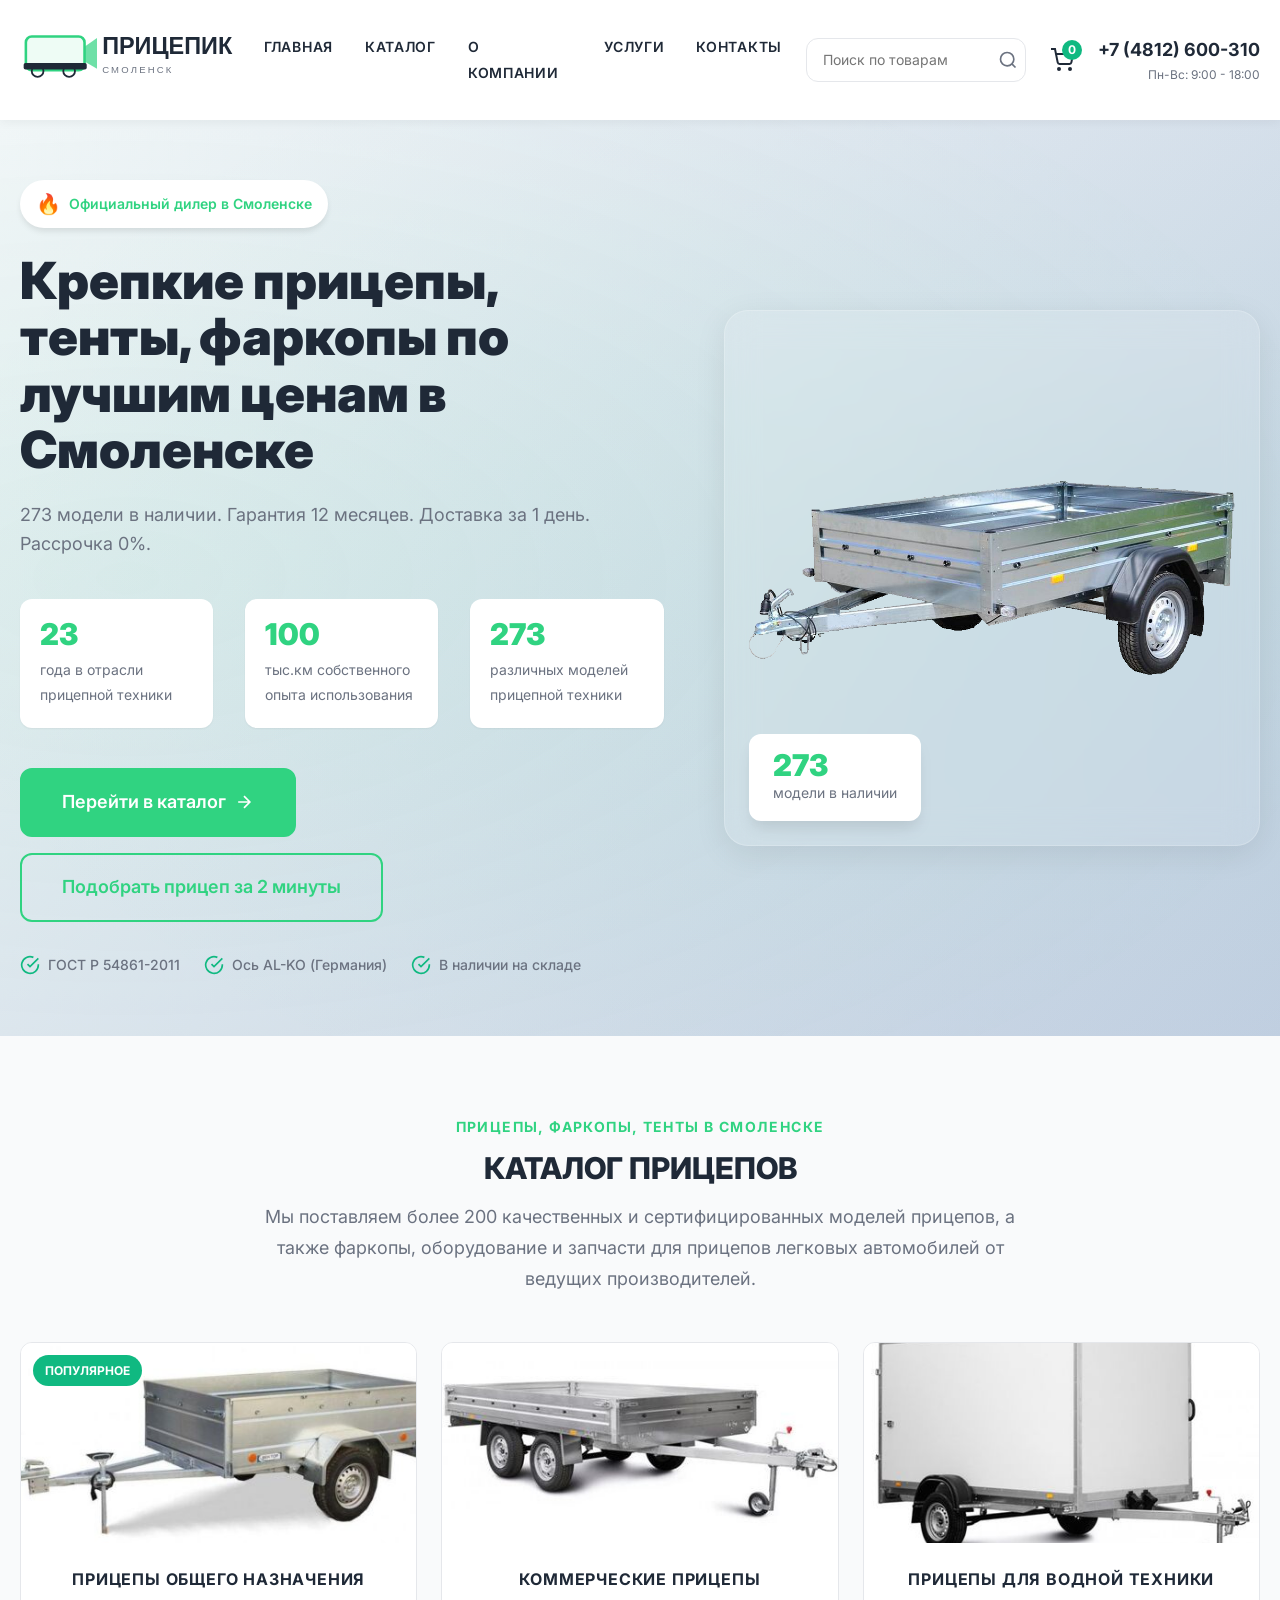
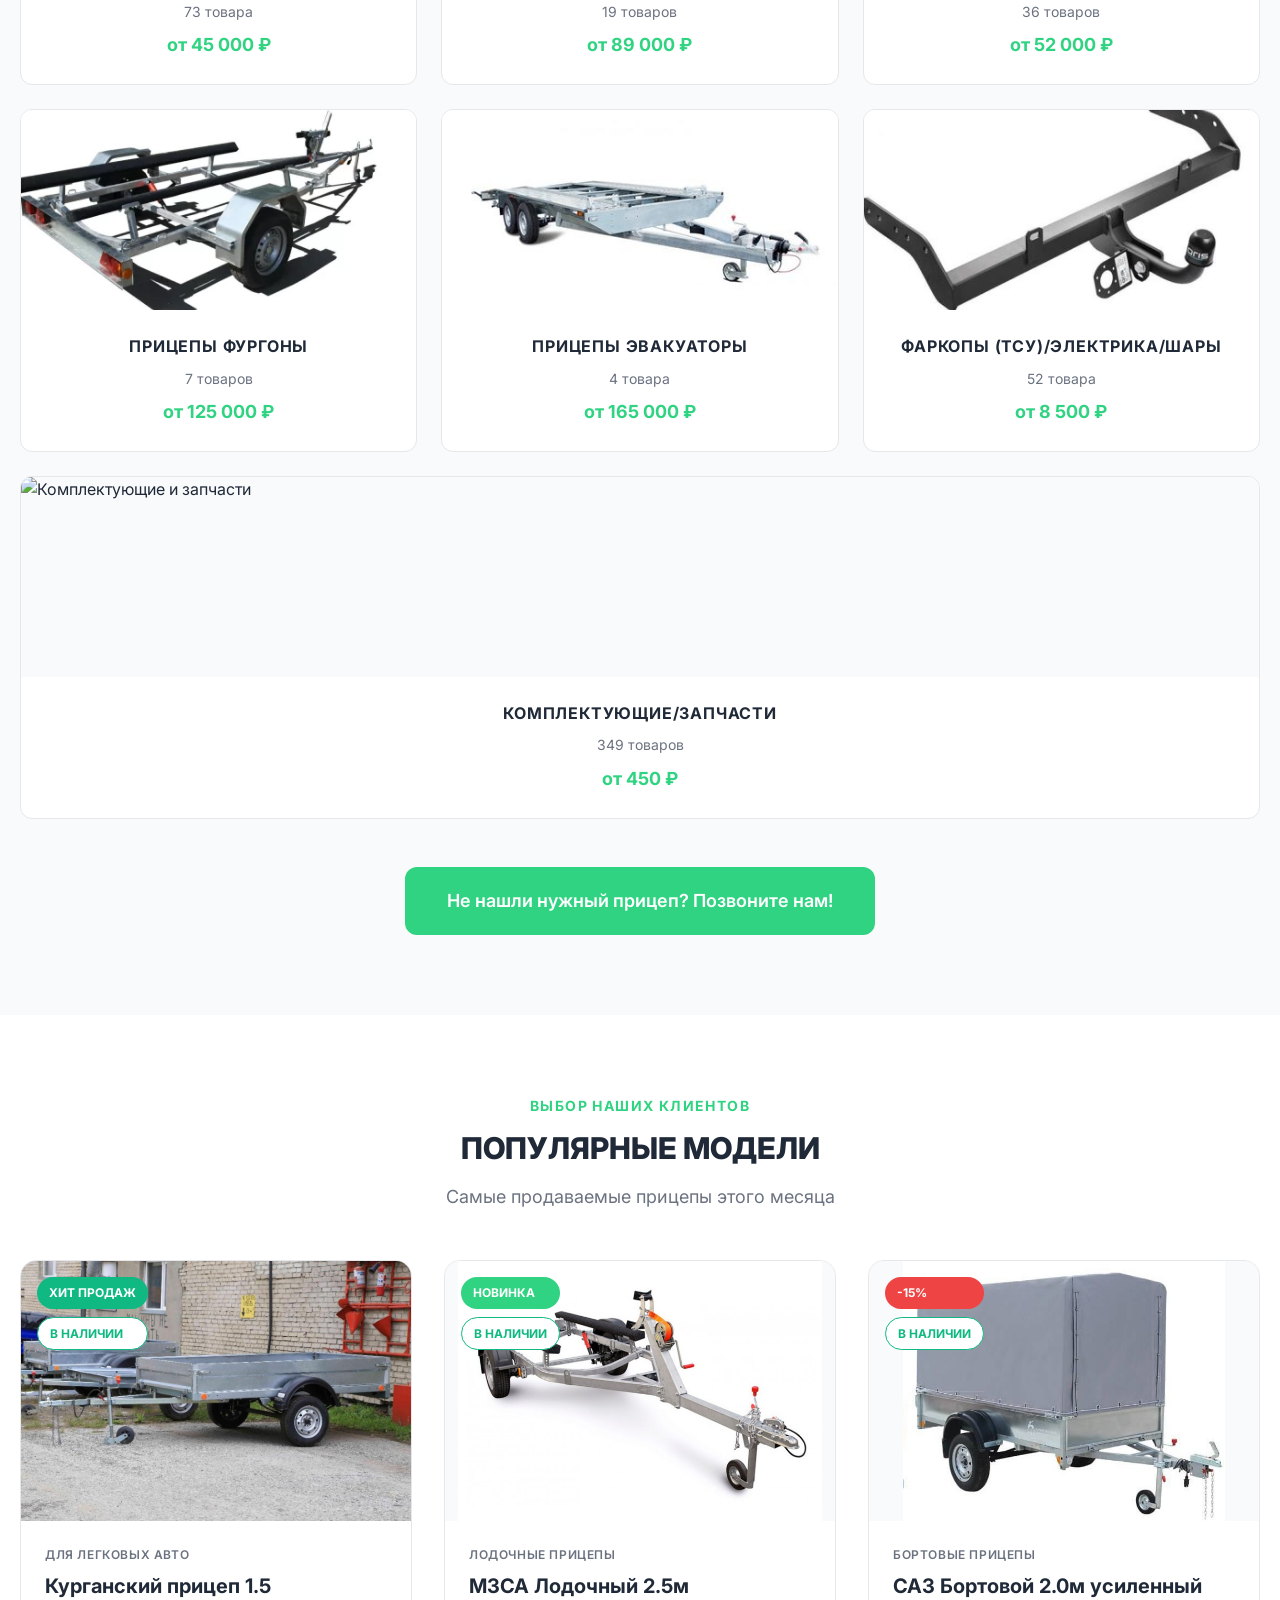
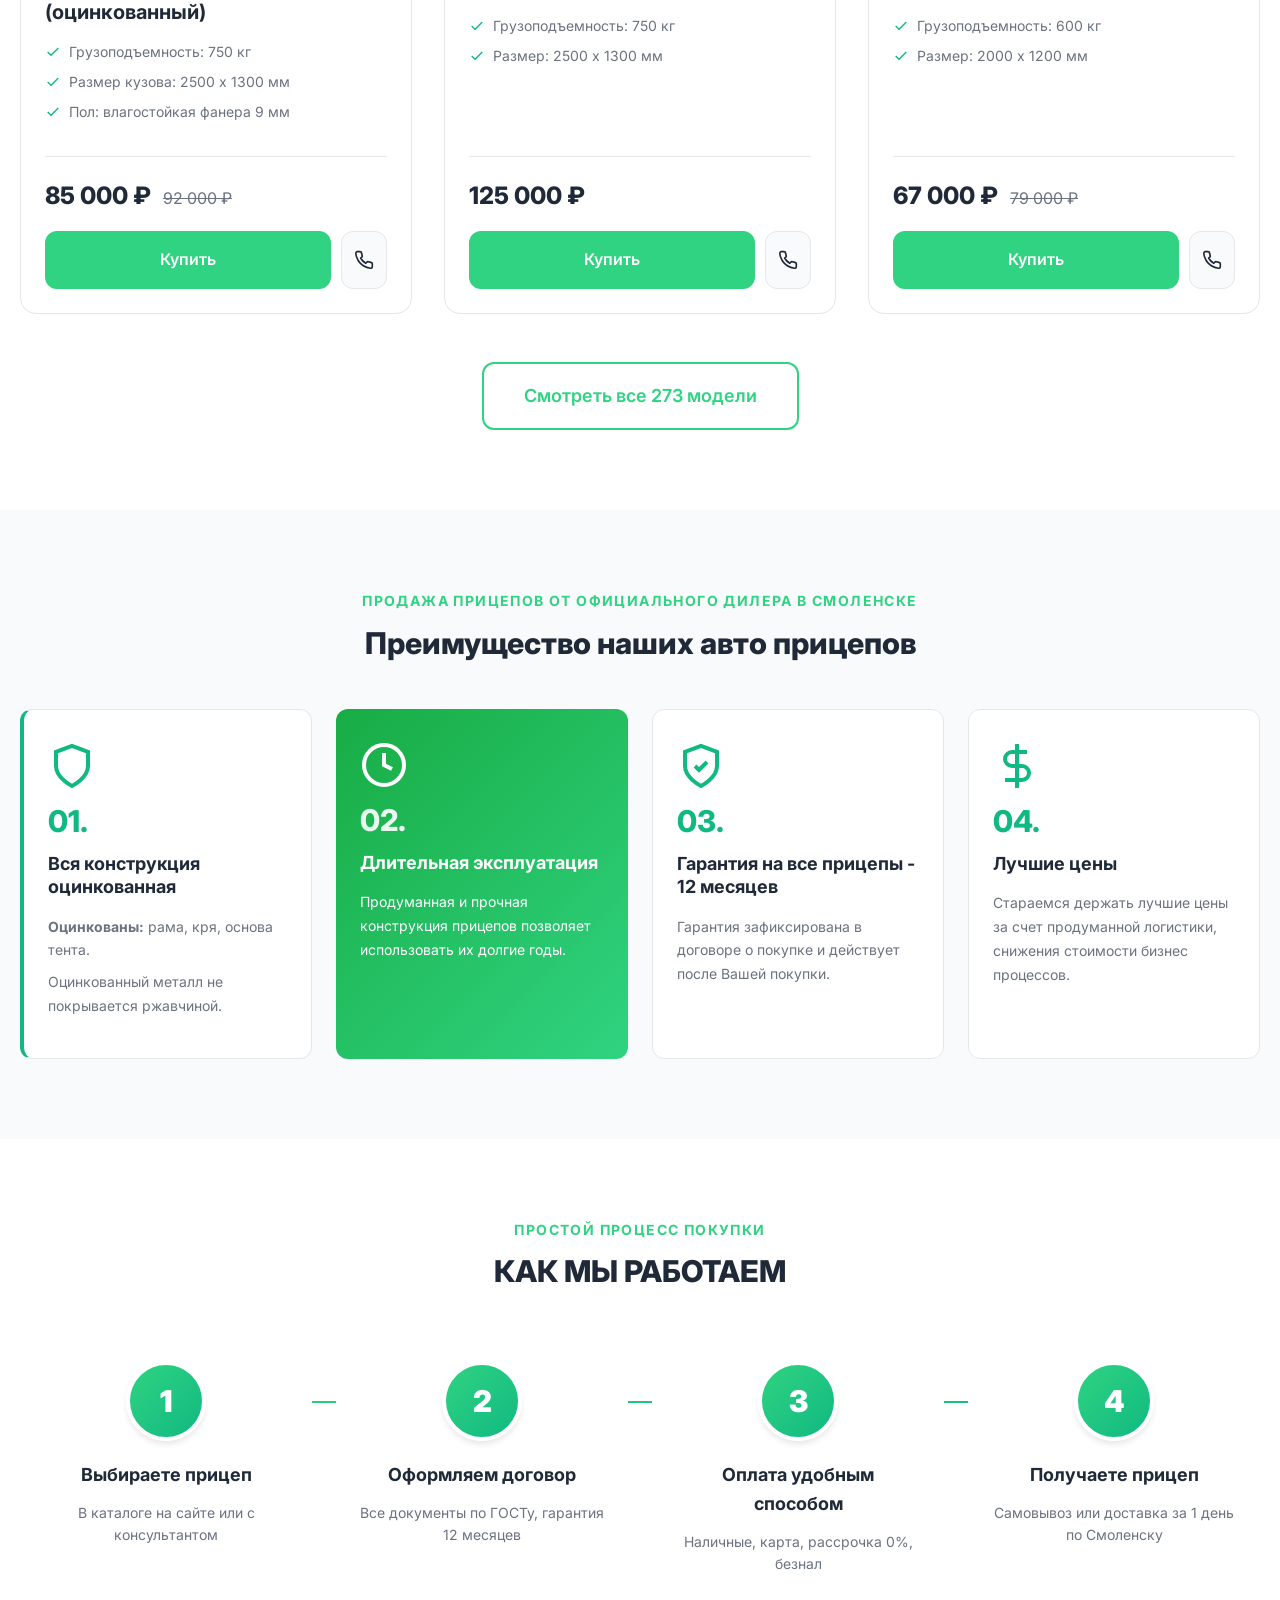
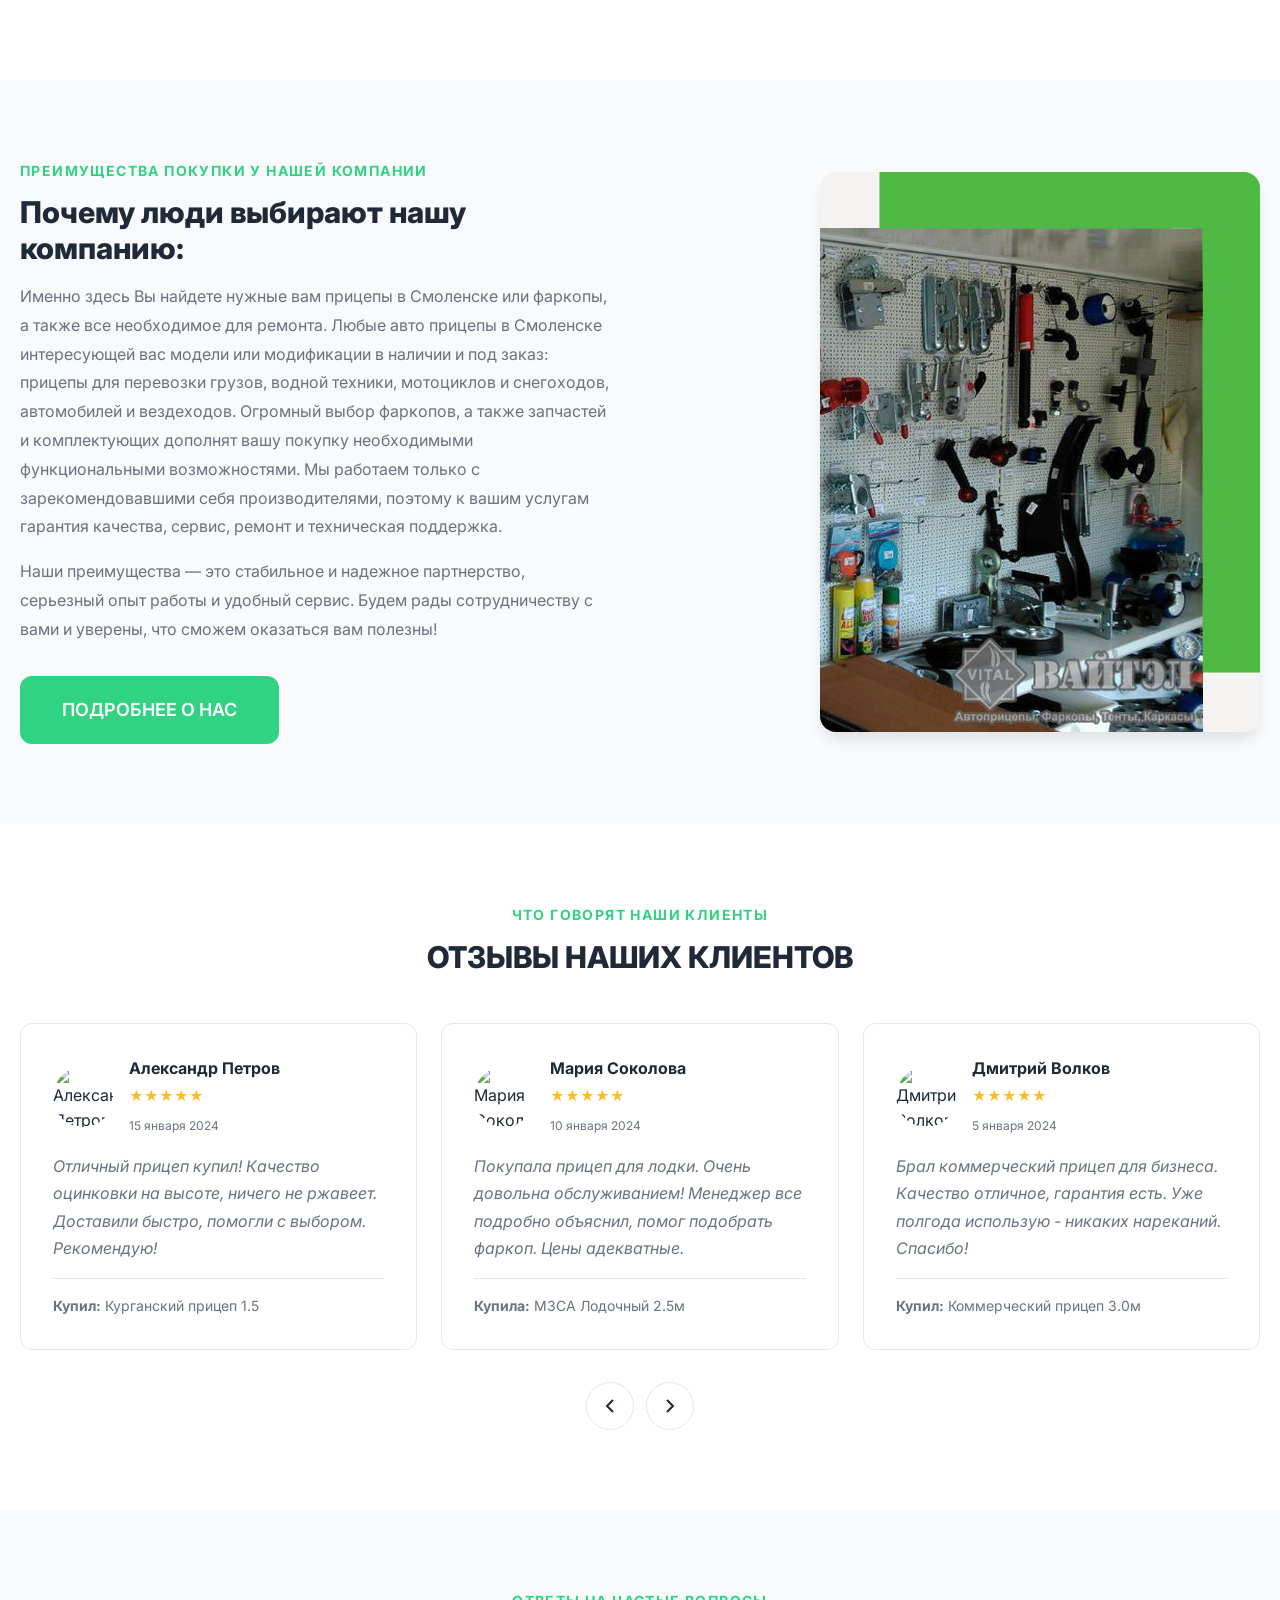
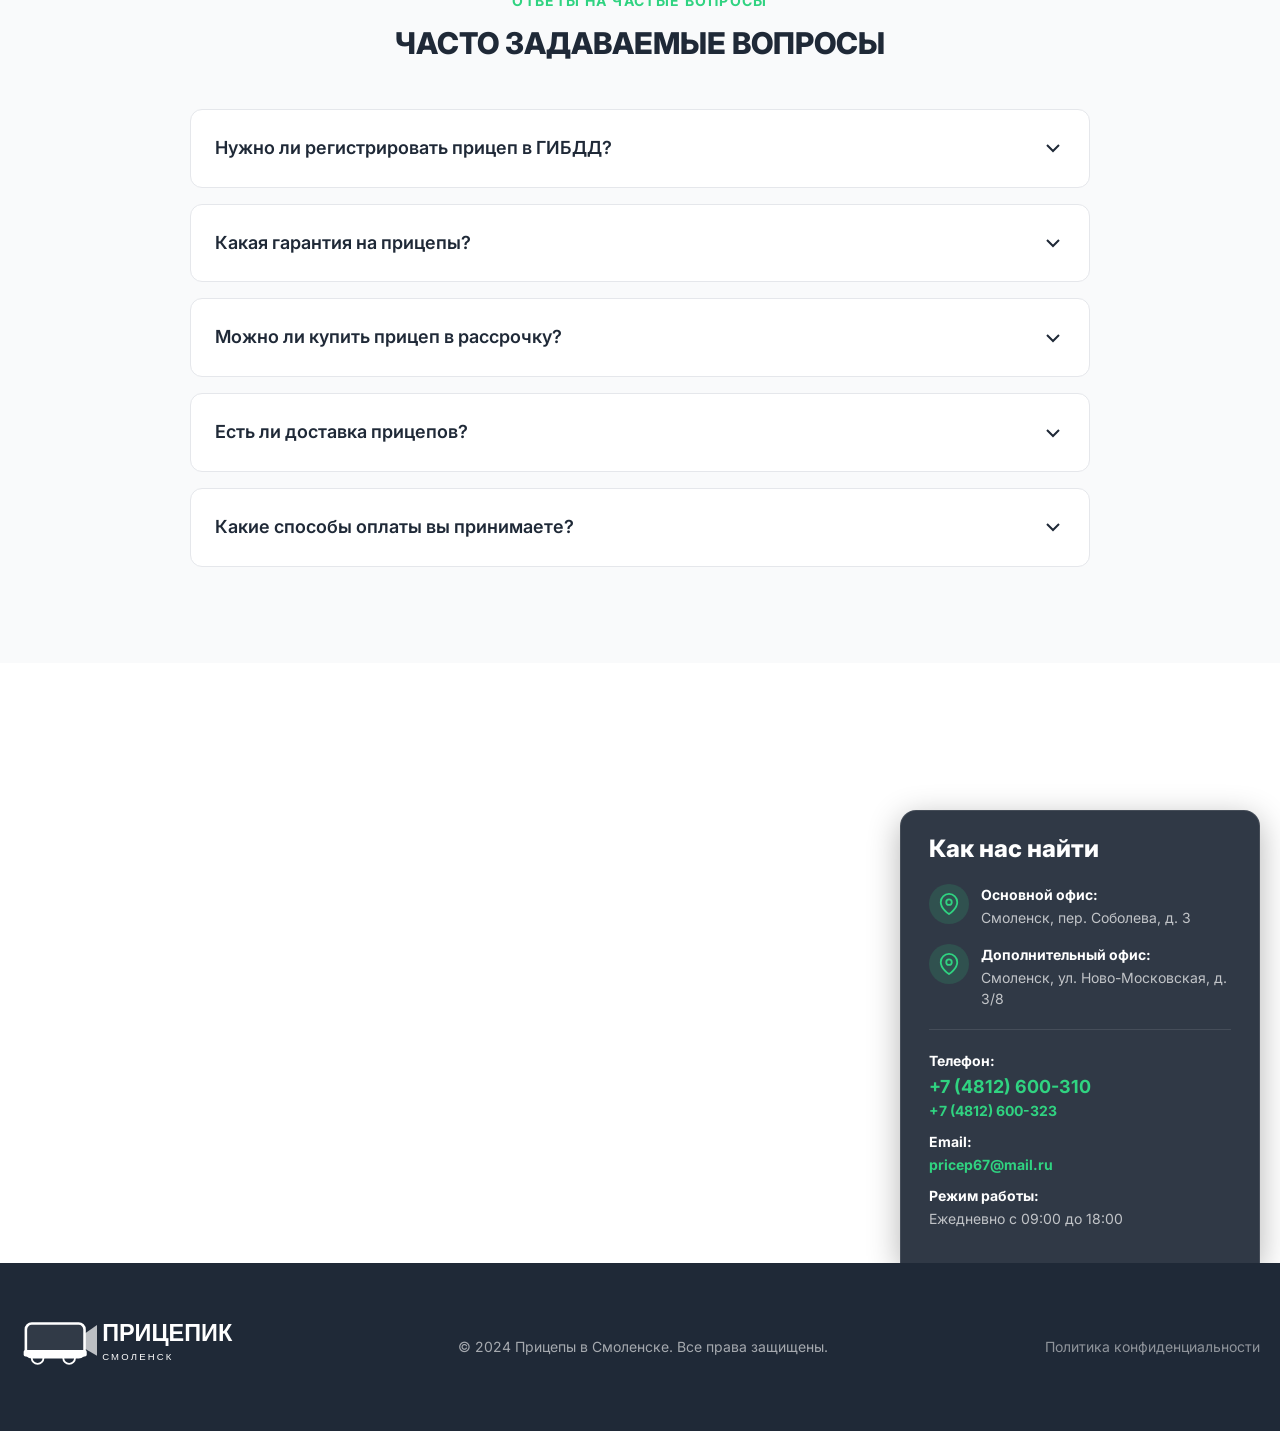
==== index.html @ a979cb17 "update" ====
<!DOCTYPE html>
<html lang="ru">
<head>
    <meta charset="UTF-8">
    <meta name="viewport" content="width=device-width, initial-scale=1.0">
    <meta name="description" content="Крепкие прицепы, тенты, фаркопы по лучшим ценам в Смоленске. 273 модели в наличии. Официальный дилер. Гарантия 12 месяцев. Доставка за 1 день.">
    <title>Прицепы в Смоленске | Официальный дилер | Фаркопы и тенты</title>
    <link rel="preconnect" href="https://fonts.googleapis.com">
    <link rel="preconnect" href="https://fonts.gstatic.com" crossorigin>
    <link href="https://fonts.googleapis.com/css2?family=Inter:wght@400;500;600;700;800;900&display=swap" rel="stylesheet">
    <link rel="stylesheet" href="css/reset.css">
    <link rel="stylesheet" href="css/variables.css">
    <link rel="stylesheet" href="css/style.css">
    <script type="application/ld+json">
    {
        "@context": "https://schema.org",
        "@type": "LocalBusiness",
        "name": "Прицепы в Смоленске",
        "image": "img/logo.svg",
        "description": "Крепкие прицепы, тенты, фаркопы по лучшим ценам в Смоленске. 273 модели в наличии. Официальный дилер. Гарантия 12 месяцев.",
        "address": [
            {
                "@type": "PostalAddress",
                "streetAddress": "пер. Соболева, д. 3",
                "addressLocality": "Смоленск",
                "addressCountry": "RU"
            },
            {
                "@type": "PostalAddress",
                "streetAddress": "ул. Ново-Московская, д. 3/8",
                "addressLocality": "Смоленск",
                "addressCountry": "RU"
            }
        ],
        "telephone": "+74812600310",
        "email": "pricep67@mail.ru",
        "openingHours": "Mo-Su 09:00-18:00",
        "priceRange": "₽₽",
        "aggregateRating": {
            "@type": "AggregateRating",
            "ratingValue": "4.9",
            "ratingCount": "127"
        }
    }
    </script>
</head>
<body>

    <!-- HEADER -->
    <header class="header" data-header>
        <div class="container header__container">
            <a href="/" class="header__logo">
                <img src="img/logo.svg" alt="Прицепы Смоленск" class="header__logo-img" width="220" height="88">
            </a>
            
            <nav class="header__nav">
                <ul class="header__menu">
                    <li class="header__menu-item"><a href="/" class="header__menu-link">Главная</a></li>
                    <li class="header__menu-item"><a href="catalog.html" class="header__menu-link">Каталог</a></li>
                    <li class="header__menu-item"><a href="about.html" class="header__menu-link">О компании</a></li>
                    <li class="header__menu-item"><a href="services.html" class="header__menu-link">Услуги</a></li>
                    <li class="header__menu-item"><a href="contacts.html" class="header__menu-link">Контакты</a></li>
                </ul>
            </nav>

            <div class="header__actions">
                <div class="header__search">
                    <form class="search-form" role="search" action="catalog.html">
                        <input type="search" class="search-form__input" placeholder="Поиск по товарам" aria-label="Поиск" name="q">
                        <button type="submit" class="search-form__btn" aria-label="Найти">
                            <svg width="20" height="20" viewBox="0 0 24 24" fill="none" stroke="currentColor" stroke-width="2">
                                <circle cx="11" cy="11" r="8"></circle>
                                <path d="m21 21-4.35-4.35"></path>
                            </svg>
                        </button>
                    </form>
                </div>

                <a href="cart.html" class="header__cart" aria-label="Корзина">
                    <svg width="24" height="24" viewBox="0 0 24 24" fill="none" stroke="currentColor" stroke-width="2">
                        <circle cx="9" cy="21" r="1"></circle>
                        <circle cx="20" cy="21" r="1"></circle>
                        <path d="M1 1h4l2.68 13.39a2 2 0 0 0 2 1.61h9.72a2 2 0 0 0 2-1.61L23 6H6"></path>
                    </svg>
                    <span class="header__cart-count" data-cart-count>0</span>
                </a>

                <div class="header__contacts-block">
                    <a href="tel:+74812600310" class="header__phone">+7 (4812) 600-310</a>
                    <span class="header__work-time">Пн-Вс: 9:00 - 18:00</span>
                </div>
            </div>

            <button class="header__burger" aria-label="Открыть меню" aria-expanded="false" data-burger>
                <span></span>
                <span></span>
                <span></span>
            </button>
        </div>

        <!-- Mobile Menu -->
        <div class="header__mobile-menu" data-mobile-menu>
            <nav class="header__mobile-nav">
                <ul class="header__mobile-menu-list">
                    <li><a href="/" class="header__mobile-menu-link">Главная</a></li>
                    <li><a href="#catalog" class="header__mobile-menu-link">Каталог</a></li>
                    <li><a href="#about" class="header__mobile-menu-link">О компании</a></li>
                    <li><a href="/services" class="header__mobile-menu-link">Услуги</a></li>
                    <li><a href="#contacts" class="header__mobile-menu-link">Контакты</a></li>
                </ul>
                <div class="header__mobile-contacts">
                    <a href="tel:+74812600310" class="header__mobile-phone">+7 (4812) 600-310</a>
                    <span class="header__mobile-work-time">Пн-Вс: 9:00 - 18:00</span>
                </div>
            </nav>
        </div>
    </header>

    <main>
        <!-- SECTION 1: HERO WITH STRONG OFFER -->
        <section class="hero section-padding">
            <div class="container hero__container">
                <div class="hero__content" data-animate="slide-left">
                    <div class="hero__badge">
                        <span class="hero__badge-icon">🔥</span>
                        <span class="hero__badge-text">Официальный дилер в Смоленске</span>
                    </div>
                    
                    <h1 class="hero__title">Крепкие прицепы, тенты, фаркопы по лучшим ценам в Смоленске</h1>
                    
                    <p class="hero__subtitle">273 модели в наличии. Гарантия 12 месяцев. Доставка за 1 день. Рассрочка 0%.</p>

                    <div class="hero__stats" data-animate-stagger>
                        <div class="hero__stat-item">
                            <span class="hero__stat-number" data-count="23">0</span>
                            <span class="hero__stat-text">года в отрасли<br>прицепной техники</span>
                        </div>
                        <div class="hero__stat-item">
                            <span class="hero__stat-number" data-count="100">0</span>
                            <span class="hero__stat-text">тыс.км собственного<br>опыта использования</span>
                        </div>
                        <div class="hero__stat-item">
                            <span class="hero__stat-number" data-count="273">0</span>
                            <span class="hero__stat-text">различных моделей<br>прицепной техники</span>
                        </div>
                    </div>

                    <div class="hero__cta-group">
                        <a href="#catalog" class="btn btn--primary btn--large hero__btn">
                            <span>Перейти в каталог</span>
                            <svg width="20" height="20" viewBox="0 0 24 24" fill="none" stroke="currentColor" stroke-width="2">
                                <path d="M5 12h14M12 5l7 7-7 7"/>
                            </svg>
                        </a>
                        <a href="#catalog" class="btn btn--outline btn--large">
                            <span>Подобрать прицеп за 2 минуты</span>
                        </a>
                    </div>

                    <div class="hero__trust-signals">
                        <div class="hero__trust-item">
                            <svg width="20" height="20" viewBox="0 0 24 24" fill="none" stroke="currentColor" stroke-width="2">
                                <path d="M22 11.08V12a10 10 0 1 1-5.93-9.14"/>
                                <polyline points="22 4 12 14.01 9 11.01"/>
                            </svg>
                            <span>ГОСТ Р 54861-2011</span>
                        </div>
                        <div class="hero__trust-item">
                            <svg width="20" height="20" viewBox="0 0 24 24" fill="none" stroke="currentColor" stroke-width="2">
                                <path d="M22 11.08V12a10 10 0 1 1-5.93-9.14"/>
                                <polyline points="22 4 12 14.01 9 11.01"/>
                            </svg>
                            <span>Ось AL-KO (Германия)</span>
                        </div>
                        <div class="hero__trust-item">
                            <svg width="20" height="20" viewBox="0 0 24 24" fill="none" stroke="currentColor" stroke-width="2">
                                <path d="M22 11.08V12a10 10 0 1 1-5.93-9.14"/>
                                <polyline points="22 4 12 14.01 9 11.01"/>
                            </svg>
                            <span>В наличии на складе</span>
                        </div>
                    </div>
                </div>

                <div class="hero__image-wrapper" data-animate="slide-right">
                    <img src="img/255217_01_utanfuto-alfa-ten-750kg.png" 
                         alt="Прицепы в Смоленске" 
                         class="hero__image hero__parallax-layer" 
                         loading="eager">
                    <div class="hero__image-badge">
                        <span class="hero__image-badge-number">273</span>
                        <span class="hero__image-badge-text">модели в наличии</span>
                    </div>
                </div>
            </div>
        </section>

        <!-- SECTION 2: CATALOG CATEGORIES -->
        <section id="catalog" class="catalog section-padding bg-light">
            <div class="container">
                <div class="section-header section-header--center" data-animate>
                    <p class="section-descr">Прицепы, фаркопы, тенты в Смоленске</p>
                    <h2 class="section-title">КАТАЛОГ ПРИЦЕПОВ</h2>
                    <p class="section-descr-title">
                        Мы поставляем более 200 качественных и сертифицированных моделей прицепов, 
                        а также фаркопы, оборудование и запчасти для прицепов легковых автомобилей 
                        от ведущих производителей.
                    </p>
                </div>

                <div class="categories-grid" data-animate-stagger>
                    <!-- Category 1 -->
                    <a href="/category/general" class="category-card">
                        <div class="category-card__image-wrapper">
                            <img src="img/031-1-430x323.jpg" 
                                 alt="Прицепы общего назначения" 
                                 class="category-card__image"
                                 loading="lazy">
                            <div class="category-card__badge category-card__badge--popular">Популярное</div>
                        </div>
                        <div class="category-card__content">
                            <h3 class="category-card__title">ПРИЦЕПЫ ОБЩЕГО НАЗНАЧЕНИЯ</h3>
                            <span class="category-card__count">73 товара</span>
                            <span class="category-card__price-from">от 45 000 ₽</span>
                        </div>
                    </a>

                    <!-- Category 2 -->
                    <a href="/category/commercial" class="category-card">
                        <div class="category-card__image-wrapper">
                            <img src="img/047-430x323.jpg" 
                                 alt="Коммерческие прицепы" 
                                 class="category-card__image"
                                 loading="lazy">
                        </div>
                        <div class="category-card__content">
                            <h3 class="category-card__title">КОММЕРЧЕСКИЕ ПРИЦЕПЫ</h3>
                            <span class="category-card__count">19 товаров</span>
                            <span class="category-card__price-from">от 89 000 ₽</span>
                        </div>
                    </a>

                    <!-- Category 3 -->
                    <a href="/category/water" class="category-card">
                        <div class="category-card__image-wrapper">
                            <img src="img/048.jpg" 
                                 alt="Прицепы для водной техники" 
                                 class="category-card__image"
                                 loading="lazy">
                        </div>
                        <div class="category-card__content">
                            <h3 class="category-card__title">ПРИЦЕПЫ ДЛЯ ВОДНОЙ ТЕХНИКИ</h3>
                            <span class="category-card__count">36 товаров</span>
                            <span class="category-card__price-from">от 52 000 ₽</span>
                        </div>
                    </a>

                    <!-- Category 4 -->
                    <a href="/category/van" class="category-card">
                        <div class="category-card__image-wrapper">
                            <img src="img/033-430x323.webp" 
                                 alt="Прицепы фургоны" 
                                 class="category-card__image"
                                 loading="lazy">
                        </div>
                        <div class="category-card__content">
                            <h3 class="category-card__title">ПРИЦЕПЫ ФУРГОНЫ</h3>
                            <span class="category-card__count">7 товаров</span>
                            <span class="category-card__price-from">от 125 000 ₽</span>
                        </div>
                    </a>

                    <!-- Category 5 -->
                    <a href="/category/evacuator" class="category-card">
                        <div class="category-card__image-wrapper">
                            <img src="img/049-1.jpg" 
                                 alt="Прицепы эвакуаторы" 
                                 class="category-card__image"
                                 loading="lazy">
                        </div>
                        <div class="category-card__content">
                            <h3 class="category-card__title">ПРИЦЕПЫ ЭВАКУАТОРЫ</h3>
                            <span class="category-card__count">4 товара</span>
                            <span class="category-card__price-from">от 165 000 ₽</span>
                        </div>
                    </a>

                    <!-- Category 6 -->
                    <a href="/category/towbar" class="category-card">
                        <div class="category-card__image-wrapper">
                            <img src="img/036-430x323.jpg" 
                                 alt="Фаркопы и электрика" 
                                 class="category-card__image"
                                 loading="lazy">
                        </div>
                        <div class="category-card__content">
                            <h3 class="category-card__title">ФАРКОПЫ (ТСУ)/ЭЛЕКТРИКА/ШАРЫ</h3>
                            <span class="category-card__count">52 товара</span>
                            <span class="category-card__price-from">от 8 500 ₽</span>
                        </div>
                    </a>

                    <!-- Category 7 -->
                    <a href="/category/parts" class="category-card category-card--wide">
                        <div class="category-card__image-wrapper">
                            <img src="https://images.unsplash.com/photo-1486262715619-67b85e0b08d3?auto=format&fit=crop&q=80&w=600" 
                                 alt="Комплектующие и запчасти" 
                                 class="category-card__image"
                                 loading="lazy">
                        </div>
                        <div class="category-card__content">
                            <h3 class="category-card__title">КОМПЛЕКТУЮЩИЕ/ЗАПЧАСТИ</h3>
                            <span class="category-card__count">349 товаров</span>
                            <span class="category-card__price-from">от 450 ₽</span>
                        </div>
                    </a>
                </div>

                <div class="catalog__cta">
                    <a href="tel:+74812600310" class="btn btn--primary btn--large">
                        <span>Не нашли нужный прицеп? Позвоните нам!</span>
                    </a>
                </div>
            </div>
        </section>

        <!-- SECTION 3: POPULAR PRODUCTS -->
        <section id="popular" class="popular section-padding">
            <div class="container">
                <div class="section-header section-header--center" data-animate>
                    <p class="section-descr">Выбор наших клиентов</p>
                    <h2 class="section-title">ПОПУЛЯРНЫЕ МОДЕЛИ</h2>
                    <p class="section-descr-title">Самые продаваемые прицепы этого месяца</p>
                </div>

                <div class="products-grid" data-animate-stagger>
                    <!-- Product 1 -->
                    <article class="product-card" data-id="101" data-price="85000">
                        <div class="product-card__badges">
                            <span class="product-card__badge product-card__badge--hit">Хит продаж</span>
                            <span class="product-card__badge product-card__badge--stock">В наличии</span>
                        </div>
                        <div class="product-card__image-wrapper">
                            <img src="img/krepysh.jpg" 
                                 alt="Прицеп Курган 1.5" 
                                 class="product-card__image" 
                                 loading="lazy">
                        </div>
                        <div class="product-card__body">
                            <span class="product-card__category">Для легковых авто</span>
                            <h3 class="product-card__title">Курганский прицеп 1.5 (оцинкованный)</h3>
                            
                            <ul class="product-card__specs">
                                <li class="product-card__spec">
                                    <svg width="16" height="16" viewBox="0 0 24 24" fill="none" stroke="currentColor" stroke-width="2">
                                        <polyline points="20 6 9 17 4 12"></polyline>
                                    </svg>
                                    Грузоподъемность: 750 кг
                                </li>
                                <li class="product-card__spec">
                                    <svg width="16" height="16" viewBox="0 0 24 24" fill="none" stroke="currentColor" stroke-width="2">
                                        <polyline points="20 6 9 17 4 12"></polyline>
                                    </svg>
                                    Размер кузова: 2500 х 1300 мм
                                </li>
                                <li class="product-card__spec">
                                    <svg width="16" height="16" viewBox="0 0 24 24" fill="none" stroke="currentColor" stroke-width="2">
                                        <polyline points="20 6 9 17 4 12"></polyline>
                                    </svg>
                                    Пол: влагостойкая фанера 9 мм
                                </li>
                            </ul>

                            <div class="product-card__footer">
                                <div class="product-card__price-block">
                                    <span class="product-card__price">85 000 ₽</span>
                                    <span class="product-card__old-price">92 000 ₽</span>
                                </div>
                                <div class="product-card__actions">
                                    <button class="btn btn--primary btn--full" data-modal="order" data-product="Курганский прицеп 1.5">Купить</button>
                                    <button class="btn btn--icon" aria-label="Позвонить">
                                        <svg width="20" height="20" viewBox="0 0 24 24" fill="none" stroke="currentColor" stroke-width="2">
                                            <path d="M22 16.92v3a2 2 0 0 1-2.18 2 19.79 19.79 0 0 1-8.63-3.07 19.5 19.5 0 0 1-6-6 19.79 19.79 0 0 1-3.07-8.67A2 2 0 0 1 4.11 2h3a2 2 0 0 1 2 1.72 12.84 12.84 0 0 0 .7 2.81 2 2 0 0 1-.45 2.11L8.09 9.91a16 16 0 0 0 6 6l1.27-1.27a2 2 0 0 1 2.11-.45 12.84 12.84 0 0 0 2.81.7A2 2 0 0 1 22 16.92z"></path>
                                        </svg>
                                    </button>
                                </div>
                            </div>
                        </div>
                    </article>

                    <!-- Product 2 -->
                    <article class="product-card" data-id="102" data-price="125000">
                        <div class="product-card__badges">
                            <span class="product-card__badge product-card__badge--new">Новинка</span>
                            <span class="product-card__badge product-card__badge--stock">В наличии</span>
                        </div>
                        <div class="product-card__image-wrapper">
                            <img src="img/mzsa-lod.jpg" 
                                 alt="Прицеп для лодки" 
                                 class="product-card__image" 
                                 loading="lazy">
                        </div>
                        <div class="product-card__body">
                            <span class="product-card__category">Лодочные прицепы</span>
                            <h3 class="product-card__title">МЗСА Лодочный 2.5м</h3>
                            <ul class="product-card__specs">
                                <li class="product-card__spec">
                                    <svg width="16" height="16" viewBox="0 0 24 24" fill="none" stroke="currentColor" stroke-width="2">
                                        <polyline points="20 6 9 17 4 12"></polyline>
                                    </svg>
                                    Грузоподъемность: 750 кг
                                </li>
                                <li class="product-card__spec">
                                    <svg width="16" height="16" viewBox="0 0 24 24" fill="none" stroke="currentColor" stroke-width="2">
                                        <polyline points="20 6 9 17 4 12"></polyline>
                                    </svg>
                                    Размер: 2500 х 1300 мм
                                </li>
                            </ul>
                            <div class="product-card__footer">
                                <div class="product-card__price-block">
                                    <span class="product-card__price">125 000 ₽</span>
                                </div>
                                <div class="product-card__actions">
                                    <button class="btn btn--primary btn--full" data-modal="order" data-product="МЗСА Лодочный 2.5м">Купить</button>
                                    <button class="btn btn--icon" aria-label="Позвонить">
                                        <svg width="20" height="20" viewBox="0 0 24 24" fill="none" stroke="currentColor" stroke-width="2">
                                            <path d="M22 16.92v3a2 2 0 0 1-2.18 2 19.79 19.79 0 0 1-8.63-3.07 19.5 19.5 0 0 1-6-6 19.79 19.79 0 0 1-3.07-8.67A2 2 0 0 1 4.11 2h3a2 2 0 0 1 2 1.72 12.84 12.84 0 0 0 .7 2.81 2 2 0 0 1-.45 2.11L8.09 9.91a16 16 0 0 0 6 6l1.27-1.27a2 2 0 0 1 2.11-.45 12.84 12.84 0 0 0 2.81.7A2 2 0 0 1 22 16.92z"></path>
                                        </svg>
                                    </button>
                                </div>
                            </div>
                        </div>
                    </article>

                    <!-- Product 3 -->
                    <article class="product-card" data-id="103" data-price="67000">
                        <div class="product-card__badges">
                            <span class="product-card__badge product-card__badge--sale">-15%</span>
                            <span class="product-card__badge product-card__badge--stock">В наличии</span>
                        </div>
                        <div class="product-card__image-wrapper">
                            <img src="img/saz-bort.jpg" 
                                 alt="Прицеп бортовой" 
                                 class="product-card__image" 
                                 loading="lazy">
                        </div>
                        <div class="product-card__body">
                            <span class="product-card__category">Бортовые прицепы</span>
                            <h3 class="product-card__title">САЗ Бортовой 2.0м усиленный</h3>
                            <ul class="product-card__specs">
                                <li class="product-card__spec">
                                    <svg width="16" height="16" viewBox="0 0 24 24" fill="none" stroke="currentColor" stroke-width="2">
                                        <polyline points="20 6 9 17 4 12"></polyline>
                                    </svg>
                                    Грузоподъемность: 600 кг
                                </li>
                                <li class="product-card__spec">
                                    <svg width="16" height="16" viewBox="0 0 24 24" fill="none" stroke="currentColor" stroke-width="2">
                                        <polyline points="20 6 9 17 4 12"></polyline>
                                    </svg>
                                    Размер: 2000 х 1200 мм
                                </li>
                            </ul>
                            <div class="product-card__footer">
                                <div class="product-card__price-block">
                                    <span class="product-card__price">67 000 ₽</span>
                                    <span class="product-card__old-price">79 000 ₽</span>
                                </div>
                                <div class="product-card__actions">
                                    <button class="btn btn--primary btn--full" data-modal="order" data-product="САЗ Бортовой 2.0м">Купить</button>
                                    <button class="btn btn--icon" aria-label="Позвонить">
                                        <svg width="20" height="20" viewBox="0 0 24 24" fill="none" stroke="currentColor" stroke-width="2">
                                            <path d="M22 16.92v3a2 2 0 0 1-2.18 2 19.79 19.79 0 0 1-8.63-3.07 19.5 19.5 0 0 1-6-6 19.79 19.79 0 0 1-3.07-8.67A2 2 0 0 1 4.11 2h3a2 2 0 0 1 2 1.72 12.84 12.84 0 0 0 .7 2.81 2 2 0 0 1-.45 2.11L8.09 9.91a16 16 0 0 0 6 6l1.27-1.27a2 2 0 0 1 2.11-.45 12.84 12.84 0 0 0 2.81.7A2 2 0 0 1 22 16.92z"></path>
                                        </svg>
                                    </button>
                                </div>
                            </div>
                        </div>
                    </article>
                </div>

                <div class="popular__cta">
                    <a href="#catalog" class="btn btn--outline btn--large">
                        <span>Смотреть все 273 модели</span>
                    </a>
                </div>
            </div>
        </section>

        <!-- SECTION 4: ADVANTAGES -->
        <section id="advantages" class="advantages section-padding bg-light">
            <div class="container">
                <div class="section-header section-header--center" data-animate>
                    <p class="section-descr">Продажа прицепов от официального дилера в Смоленске</p>
                    <h2 class="section-title">Преимущество наших авто прицепов</h2>
                </div>

                <div class="advantages-grid" data-animate-stagger>
                    <!-- Advantage 1 -->
                    <div class="advantage-card advantage-card--green">
                        <div class="advantage-card__icon">
                            <svg width="48" height="48" viewBox="0 0 24 24" fill="none" stroke="currentColor" stroke-width="2">
                                <path d="M12 22s8-4 8-10V5l-8-3-8 3v7c0 6 8 10 8 10z"/>
                            </svg>
                        </div>
                        <div class="advantage-card__number">01.</div>
                        <h3 class="advantage-card__title">Вся конструкция оцинкованная</h3>
                        <div class="advantage-card__text">
                            <p><strong>Оцинкованы:</strong> рама, кря, основа тента.</p>
                            <p>Оцинкованный металл не покрывается ржавчиной.</p>
                        </div>
                    </div>

                    <!-- Advantage 2 -->
                    <div class="advantage-card advantage-card--blue">
                        <div class="advantage-card__icon">
                            <svg width="48" height="48" viewBox="0 0 24 24" fill="none" stroke="currentColor" stroke-width="2">
                                <circle cx="12" cy="12" r="10"/>
                                <polyline points="12 6 12 12 16 14"/>
                            </svg>
                        </div>
                        <div class="advantage-card__number">02.</div>
                        <h3 class="advantage-card__title">Длительная эксплуатация</h3>
                        <div class="advantage-card__text">
                            <p>Продуманная и прочная конструкция прицепов позволяет использовать их долгие годы.</p>
                        </div>
                    </div>

                    <!-- Advantage 3 -->
                    <div class="advantage-card">
                        <div class="advantage-card__icon">
                            <svg width="48" height="48" viewBox="0 0 24 24" fill="none" stroke="currentColor" stroke-width="2">
                                <path d="M12 22s8-4 8-10V5l-8-3-8 3v7c0 6 8 10 8 10z"/>
                                <polyline points="9 12 11 14 15 10"/>
                            </svg>
                        </div>
                        <div class="advantage-card__number">03.</div>
                        <h3 class="advantage-card__title">Гарантия на все прицепы - 12 месяцев</h3>
                        <div class="advantage-card__text">
                            <p>Гарантия зафиксирована в договоре о покупке и действует после Вашей покупки.</p>
                        </div>
                    </div>

                    <!-- Advantage 4 -->
                    <div class="advantage-card">
                        <div class="advantage-card__icon">
                            <svg width="48" height="48" viewBox="0 0 24 24" fill="none" stroke="currentColor" stroke-width="2">
                                <line x1="12" y1="1" x2="12" y2="23"/>
                                <path d="M17 5H9.5a3.5 3.5 0 0 0 0 7h5a3.5 3.5 0 0 1 0 7H6"/>
                            </svg>
                        </div>
                        <div class="advantage-card__number">04.</div>
                        <h3 class="advantage-card__title">Лучшие цены</h3>
                        <div class="advantage-card__text">
                            <p>Стараемся держать лучшие цены за счет продуманной логистики, снижения стоимости бизнес процессов.</p>
                        </div>
                    </div>
                </div>
            </div>
        </section>

        <!-- SECTION 5: HOW WE WORK -->
        <section class="how-we-work section-padding">
            <div class="container">
                <div class="section-header section-header--center">
                    <p class="section-descr">Простой процесс покупки</p>
                    <h2 class="section-title">КАК МЫ РАБОТАЕМ</h2>
                </div>

                <div class="steps-grid" data-animate-stagger>
                    <div class="step-card">
                        <div class="step-card__number">1</div>
                        <h3 class="step-card__title">Выбираете прицеп</h3>
                        <p class="step-card__text">В каталоге на сайте или с консультантом</p>
                    </div>
                    <div class="step-card">
                        <div class="step-card__number">2</div>
                        <h3 class="step-card__title">Оформляем договор</h3>
                        <p class="step-card__text">Все документы по ГОСТу, гарантия 12 месяцев</p>
                    </div>
                    <div class="step-card">
                        <div class="step-card__number">3</div>
                        <h3 class="step-card__title">Оплата удобным способом</h3>
                        <p class="step-card__text">Наличные, карта, рассрочка 0%, безнал</p>
                    </div>
                    <div class="step-card">
                        <div class="step-card__number">4</div>
                        <h3 class="step-card__title">Получаете прицеп</h3>
                        <p class="step-card__text">Самовывоз или доставка за 1 день по Смоленску</p>
                    </div>
                </div>
            </div>
        </section>



        <!-- SECTION 7: ABOUT COMPANY -->
        <section id="about" class="about section-padding bg-light">
            <div class="container about__container">
                <div class="about__content" data-animate="slide-left">
                    <p class="section-descr section-descr--uppercase">Преимущества покупки у нашей компании</p>
                    <h2 class="section-title section-title--left">Почему люди выбирают нашу компанию:</h2>
                    
                    <div class="about__text">
                        <p>Именно здесь Вы найдете нужные вам прицепы в Смоленске или фаркопы, а также все необходимое для ремонта. Любые авто прицепы в Смоленске интересующей вас модели или модификации в наличии и под заказ: прицепы для перевозки грузов, водной техники, мотоциклов и снегоходов, автомобилей и вездеходов. Огромный выбор фаркопов, а также запчастей и комплектующих дополнят вашу покупку необходимыми функциональными возможностями. Мы работаем только с зарекомендовавшими себя производителями, поэтому к вашим услугам гарантия качества, сервис, ремонт и техническая поддержка.</p>
                        
                        <p>Наши преимущества — это стабильное и надежное партнерство, серьезный опыт работы и удобный сервис. Будем рады сотрудничеству с вами и уверены, что сможем оказаться вам полезны!</p>
                    </div>

                    <a href="/about" class="btn btn--primary btn--large">ПОДРОБНЕЕ О НАС</a>
                </div>

                <div class="about__image-wrapper" data-animate="slide-right">
                    <img src="img/02222.jpg" 
                         alt="О компании Прицепы Смоленск" 
                         class="about__image"
                         loading="lazy">
                </div>
            </div>
        </section>

        <!-- SECTION 8: REVIEWS -->
        <section id="reviews" class="reviews section-padding">
            <div class="container">
                <div class="section-header section-header--center" data-animate>
                    <p class="section-descr">Что говорят наши клиенты</p>
                    <h2 class="section-title">ОТЗЫВЫ НАШИХ КЛИЕНТОВ</h2>
                </div>

                <div class="reviews-slider" data-reviews-slider data-animate>
                    <div class="reviews__track">
                        <!-- Review 1 -->
                        <div class="review-card">
                            <div class="review-card__header">
                                <div class="review-card__avatar">
                                    <img src="https://i.pravatar.cc/150?img=11" alt="Александр Петров" width="60" height="60">
                                </div>
                                <div class="review-card__meta">
                                    <h4 class="review-card__name">Александр Петров</h4>
                                    <div class="review-card__rating" aria-label="Рейтинг 5 из 5">
                                        ★★★★★
                                    </div>
                                    <span class="review-card__date">15 января 2024</span>
                                </div>
                            </div>
                            <div class="review-card__text">
                                <p>Отличный прицеп купил! Качество оцинковки на высоте, ничего не ржавеет. Доставили быстро, помогли с выбором. Рекомендую!</p>
                            </div>
                            <div class="review-card__product">
                                <strong>Купил:</strong> Курганский прицеп 1.5
                            </div>
                        </div>

                        <!-- Review 2 -->
                        <div class="review-card">
                            <div class="review-card__header">
                                <div class="review-card__avatar">
                                    <img src="https://i.pravatar.cc/150?img=32" alt="Мария Соколова" width="60" height="60">
                                </div>
                                <div class="review-card__meta">
                                    <h4 class="review-card__name">Мария Соколова</h4>
                                    <div class="review-card__rating" aria-label="Рейтинг 5 из 5">
                                        ★★★★★
                                    </div>
                                    <span class="review-card__date">10 января 2024</span>
                                </div>
                            </div>
                            <div class="review-card__text">
                                <p>Покупала прицеп для лодки. Очень довольна обслуживанием! Менеджер все подробно объяснил, помог подобрать фаркоп. Цены адекватные.</p>
                            </div>
                            <div class="review-card__product">
                                <strong>Купила:</strong> МЗСА Лодочный 2.5м
                            </div>
                        </div>

                        <!-- Review 3 -->
                        <div class="review-card">
                            <div class="review-card__header">
                                <div class="review-card__avatar">
                                    <img src="https://i.pravatar.cc/150?img=53" alt="Дмитрий Волков" width="60" height="60">
                                </div>
                                <div class="review-card__meta">
                                    <h4 class="review-card__name">Дмитрий Волков</h4>
                                    <div class="review-card__rating" aria-label="Рейтинг 5 из 5">
                                        ★★★★★
                                    </div>
                                    <span class="review-card__date">5 января 2024</span>
                                </div>
                            </div>
                            <div class="review-card__text">
                                <p>Брал коммерческий прицеп для бизнеса. Качество отличное, гарантия есть. Уже полгода использую - никаких нареканий. Спасибо!</p>
                            </div>
                            <div class="review-card__product">
                                <strong>Купил:</strong> Коммерческий прицеп 3.0м
                            </div>
                        </div>

                        <!-- Review 4 -->
                        <div class="review-card">
                            <div class="review-card__header">
                                <div class="review-card__avatar">
                                    <img src="https://i.pravatar.cc/150?img=59" alt="Сергей Иванов" width="60" height="60">
                                </div>
                                <div class="review-card__meta">
                                    <h4 class="review-card__name">Сергей Иванов</h4>
                                    <div class="review-card__rating" aria-label="Рейтинг 5 из 5">
                                        ★★★★★
                                    </div>
                                    <span class="review-card__date">28 декабря 2023</span>
                                </div>
                            </div>
                            <div class="review-card__text">
                                <p>Хороший магазин с большим выбором. Купил прицеп и сразу комплектующие. Все установили, подключили электрику. Сервис на уровне!</p>
                            </div>
                            <div class="review-card__product">
                                <strong>Купил:</strong> САЗ Бортовой 2.0м
                            </div>
                        </div>
                    </div>

                    <div class="reviews__controls">
                        <button class="reviews__btn reviews__btn--prev" aria-label="Предыдущий отзыв" data-slider-prev>
                            <svg width="24" height="24" viewBox="0 0 24 24" fill="none" stroke="currentColor" stroke-width="2">
                                <path d="m15 18-6-6 6-6"/>
                            </svg>
                        </button>
                        <button class="reviews__btn reviews__btn--next" aria-label="Следующий отзыв" data-slider-next>
                            <svg width="24" height="24" viewBox="0 0 24 24" fill="none" stroke="currentColor" stroke-width="2">
                                <path d="m9 18 6-6-6-6"/>
                            </svg>
                        </button>
                    </div>

                </div>
            </div>
        </section>

        <!-- SECTION 9: FAQ -->
        <section class="faq section-padding bg-light">
            <div class="container">
                <div class="section-header section-header--center" data-animate>
                    <p class="section-descr">Ответы на частые вопросы</p>
                    <h2 class="section-title">ЧАСТО ЗАДАВАЕМЫЕ ВОПРОСЫ</h2>
                </div>

                <div class="faq__list" data-animate-stagger>
                    <div class="faq__item">
                        <button class="faq__question" aria-expanded="false">
                            <span>Нужно ли регистрировать прицеп в ГИБДД?</span>
                            <svg class="faq__icon" width="24" height="24" viewBox="0 0 24 24" fill="none" stroke="currentColor" stroke-width="2">
                                <polyline points="6 9 12 15 18 9"></polyline>
                            </svg>
                        </button>
                        <div class="faq__answer">
                            <div class="faq__answer-inner">
                                <p>Да, все прицепы грузоподъемностью свыше 75 кг подлежат регистрации в ГИБДД. Мы предоставляем полный пакет документов для регистрации.</p>
                            </div>
                        </div>
                    </div>

                    <div class="faq__item">
                        <button class="faq__question" aria-expanded="false">
                            <span>Какая гарантия на прицепы?</span>
                            <svg class="faq__icon" width="24" height="24" viewBox="0 0 24 24" fill="none" stroke="currentColor" stroke-width="2">
                                <polyline points="6 9 12 15 18 9"></polyline>
                            </svg>
                        </button>
                        <div class="faq__answer">
                            <div class="faq__answer-inner">
                                <p>Мы предоставляем гарантию 12 месяцев на все прицепы. Гарантия зафиксирована в договоре о покупке и действует с момента покупки.</p>
                            </div>
                        </div>
                    </div>

                    <div class="faq__item">
                        <button class="faq__question" aria-expanded="false">
                            <span>Можно ли купить прицеп в рассрочку?</span>
                            <svg class="faq__icon" width="24" height="24" viewBox="0 0 24 24" fill="none" stroke="currentColor" stroke-width="2">
                                <polyline points="6 9 12 15 18 9"></polyline>
                            </svg>
                        </button>
                        <div class="faq__answer">
                            <div class="faq__answer-inner">
                                <p>Да, мы предлагаем рассрочку 0% на срок до 12 месяцев. Также доступна покупка в кредит от 4.9% годовых.</p>
                            </div>
                        </div>
                    </div>

                    <div class="faq__item">
                        <button class="faq__question" aria-expanded="false">
                            <span>Есть ли доставка прицепов?</span>
                            <svg class="faq__icon" width="24" height="24" viewBox="0 0 24 24" fill="none" stroke="currentColor" stroke-width="2">
                                <polyline points="6 9 12 15 18 9"></polyline>
                            </svg>
                        </button>
                        <div class="faq__answer">
                            <div class="faq__answer-inner">
                                <p>Да, мы осуществляем доставку по Смоленску за 1 день. Доставка по области и в другие регионы рассчитывается индивидуально.</p>
                            </div>
                        </div>
                    </div>

                    <div class="faq__item">
                        <button class="faq__question" aria-expanded="false">
                            <span>Какие способы оплаты вы принимаете?</span>
                            <svg class="faq__icon" width="24" height="24" viewBox="0 0 24 24" fill="none" stroke="currentColor" stroke-width="2">
                                <polyline points="6 9 12 15 18 9"></polyline>
                            </svg>
                        </button>
                        <div class="faq__answer">
                            <div class="faq__answer-inner">
                                <p>Мы принимаем наличные, банковские карты, безналичный расчет для юридических лиц. Также доступна рассрочка и кредит.</p>
                            </div>
                        </div>
                    </div>
                </div>
            </div>
        </section>
    </main>

    <!-- SECTION 10: MAP -->
    <section class="map-section">
        <div class="map-section__map" aria-hidden="true">
            <iframe src="https://yandex.ru/map-widget/v1/?ll=32.065243%2C54.794008&z=15&pt=32.067493,54.792625,pm2blm~32.062714,54.795390,pm2blm&l=map&controls=0" 
                    allowfullscreen="true"
                    loading="lazy"
                    title="Карта проезда к магазину прицепов в Смоленске"></iframe>
        </div>
        <div class="container">
            <div class="map-section__card" data-animate="fade-in">
                <h2 class="map-section__title">Как нас найти</h2>
                <div class="map-section__addresses">
                    <div class="map-section__address">
                        <div class="map-section__address-icon">
                            <svg width="22" height="22" viewBox="0 0 24 24" fill="none" stroke="currentColor" stroke-width="2">
                                <path d="M21 10c0 7-9 13-9 13s-9-6-9-13a9 9 0 0 1 18 0z"/>
                                <circle cx="12" cy="10" r="3"/>
                            </svg>
                        </div>
                        <div class="map-section__address-text">
                            <strong>Основной офис:</strong>
                            Смоленск, пер. Соболева, д. 3
                        </div>
                    </div>
                    <div class="map-section__address">
                        <div class="map-section__address-icon">
                            <svg width="22" height="22" viewBox="0 0 24 24" fill="none" stroke="currentColor" stroke-width="2">
                                <path d="M21 10c0 7-9 13-9 13s-9-6-9-13a9 9 0 0 1 18 0z"/>
                                <circle cx="12" cy="10" r="3"/>
                            </svg>
                        </div>
                        <div class="map-section__address-text">
                            <strong>Дополнительный офис:</strong>
                            Смоленск, ул. Ново-Московская, д. 3/8
                        </div>
                    </div>
                </div>
                <div class="map-section__contacts">
                    <p>
                        <strong>Телефон:</strong>
                        <a href="tel:+74812600310" class="map-section__contact-phone">+7 (4812) 600-310</a><br>
                        <a href="tel:+74812600323">+7 (4812) 600-323</a>
                    </p>
                    <p>
                        <strong>Email:</strong>
                        <a href="mailto:pricep67@mail.ru">pricep67@mail.ru</a>
                    </p>
                    <p>
                        <strong>Режим работы:</strong>
                        Ежедневно с 09:00 до 18:00
                    </p>
                </div>
            </div>
        </div>
    </section>

    <!-- FOOTER -->
    <footer class="footer">
        <div class="container footer__container">
            <div class="footer__bar">
                <img src="img/logo.svg" alt="Прицепы Смоленск" class="footer__logo" width="220" height="88">
                <p class="footer__copyright">© 2024 Прицепы в Смоленске. Все права защищены.</p>
                <a href="privacy.html" class="footer__privacy">Политика конфиденциальности</a>
            </div>
        </div>
    </footer>

    <!-- STICKY MOBILE CTA -->
    <div class="sticky-cta" data-sticky-cta>
        <a href="tel:+74812600310" class="sticky-cta__phone">
            <svg width="20" height="20" viewBox="0 0 24 24" fill="none" stroke="currentColor" stroke-width="2">
                <path d="M22 16.92v3a2 2 0 0 1-2.18 2 19.79 19.79 0 0 1-8.63-3.07 19.5 19.5 0 0 1-6-6 19.79 19.79 0 0 1-3.07-8.67A2 2 0 0 1 4.11 2h3a2 2 0 0 1 2 1.72 12.84 12.84 0 0 0 .7 2.81 2 2 0 0 1-.45 2.11L8.09 9.91a16 16 0 0 0 6 6l1.27-1.27a2 2 0 0 1 2.11-.45 12.84 12.84 0 0 0 2.81.7A2 2 0 0 1 22 16.92z"></path>
            </svg>
            <span>Позвонить</span>
        </a>
        <a href="#catalog" class="sticky-cta__btn">
            <span>Подобрать прицеп</span>
        </a>
    </div>



    <!-- MODAL: ORDER -->
    <div class="modal" id="modal-order">
        <div class="modal__overlay" data-close-modal></div>
        <div class="modal__content">
            <button class="modal__close" aria-label="Закрыть" data-close-modal>&times;</button>
            <h3 class="modal__title">Оформление заказа</h3>
            <p class="modal__subtitle">Вы выбрали: <strong id="selected-product-name">Прицеп</strong></p>
            <form class="modal__form" id="order-form">
                <div class="form-group">
                    <input type="text" name="name" class="form-input" placeholder="Ваше имя" required>
                </div>
                <div class="form-group">
                    <input type="tel" name="phone" class="form-input" placeholder="+7 (___) ___-__-__" required>
                </div>
                <button type="submit" class="btn btn--primary btn--full">Отправить заявку</button>
                <p class="form-privacy">Нажимая кнопку, вы соглашаетесь с <a href="privacy.html" class="form-privacy__link">политикой конфиденциальности</a></p>
            </form>
        </div>
    </div>

    <button class="back-to-top" aria-label="Наверх" data-back-to-top>
        <svg width="22" height="22" viewBox="0 0 24 24" fill="none" stroke="currentColor" stroke-width="2">
            <path d="M18 15l-6-6-6 6"/>
        </svg>
    </button>

    <script src="js/main.js" defer></script>
</body>
</html>
---- css/variables.css ----
:root {
    /* Colors */
    --color-primary: #30d381;
    --color-primary-dark: #17ca26;
    --color-secondary: #10B981;
    --color-blue: #18ac44;
    --color-text-main: #1F2937;
    --color-text-muted: #6B7280;
    --color-bg-light: #F9FAFB;
    --color-white: #FFFFFF;
    --color-border: #E5E7EB;

    /* Typography */
    --font-family: 'Inter', -apple-system, BlinkMacSystemFont, 'Segoe UI', Roboto, sans-serif;
    --font-size-xs: 0.75rem;
    --font-size-sm: 0.875rem;
    --font-size-base: 1rem;
    --font-size-lg: 1.125rem;
    --font-size-xl: 1.25rem;
    --font-size-2xl: 1.5rem;
    --font-size-3xl: 1.875rem;
    --font-size-4xl: 2.25rem;

    /* Spacing */
    --container-width: 1280px;
    --section-padding: 80px;

    /* Border radius */
    --radius-sm: 8px;
    --radius-md: 12px;
    --radius-lg: 16px;

    /* Transitions */
    --transition: all 0.3s ease;

    /* Shadows */
    --shadow-sm: 0 1px 2px 0 rgba(0, 0, 0, 0.05);
    --shadow-md: 0 4px 6px -1px rgba(0, 0, 0, 0.1);
    --shadow-lg: 0 10px 15px -3px rgba(0, 0, 0, 0.1);
}
---- css/style.css ----
/* ============================================
   BASE STYLES
   ============================================ */
body {
    font-family: var(--font-family);
    font-size: var(--font-size-base);
    color: var(--color-text-main);
    line-height: 1.6;
    overflow-x: hidden;
}

.container {
    max-width: var(--container-width);
    margin: 0 auto;
    padding: 0 20px;
}

.section-padding {
    padding: var(--section-padding) 0;
}

.bg-light {
    background-color: var(--color-bg-light);
}

.text-accent {
    color: var(--color-secondary);
}

/* ============================================
   BUTTONS
   ============================================ */
.btn {
    display: inline-flex;
    align-items: center;
    justify-content: center;
    gap: 8px;
    padding: 14px 32px;
    border-radius: var(--radius-md);
    font-weight: 600;
    text-decoration: none;
    cursor: pointer;
    border: 2px solid transparent;
    transition: var(--transition);
    font-size: var(--font-size-base);
    font-family: inherit;
    white-space: nowrap;
}

.btn--primary {
    background-color: var(--color-primary);
    color: var(--color-white);
    border-color: var(--color-primary);
}

.btn--primary:hover {
    background-color: var(--color-primary-dark);
    border-color: var(--color-primary-dark);
    transform: translateY(-2px);
    box-shadow: 0 10px 20px rgba(37, 99, 235, 0.3);
}

.btn--outline {
    background-color: transparent;
    border-color: var(--color-primary);
    color: var(--color-primary);
}

.btn--outline:hover {
    background-color: var(--color-primary);
    color: var(--color-white);
    transform: translateY(-2px);
}

.btn--large {
    padding: 18px 40px;
    font-size: var(--font-size-lg);
}

.btn--full {
    width: 100%;
}

.btn--icon {
    padding: 12px;
    background: var(--color-bg-light);
    border: 1px solid var(--color-border);
    border-radius: var(--radius-md);
    cursor: pointer;
    color: var(--color-text-main);
    transition: var(--transition);
    flex-shrink: 0;
}

.btn--icon:hover {
    background: var(--color-primary);
    color: var(--color-white);
    border-color: var(--color-primary);
}

/* ============================================
   SECTION HEADERS
   ============================================ */
.section-header {
    margin-bottom: 48px;
}

.section-header--center {
    text-align: center;
}

.section-descr {
    font-size: var(--font-size-sm);
    color: var(--color-primary);
    text-transform: uppercase;
    letter-spacing: 0.1em;
    font-weight: 700;
    margin-bottom: 12px;
}

.section-descr--uppercase {
    text-transform: uppercase;
    font-weight: 700;
}

.section-title {
    font-size: var(--font-size-3xl);
    font-weight: 800;
    color: var(--color-text-main);
    margin-bottom: 16px;
    line-height: 1.2;
}

.section-title--left {
    text-align: left;
}

.section-descr-title {
    font-size: var(--font-size-lg);
    color: var(--color-text-muted);
    max-width: 800px;
    margin: 0 auto;
    line-height: 1.7;
}

/* ============================================
   HEADER
   ============================================ */
.header {
    background: var(--color-white);
    box-shadow: 0 2px 10px rgba(0, 0, 0, 0.05);
    position: sticky;
    top: 0;
    z-index: 1000;
    transition: var(--transition);
}

.header__container {
    display: flex;
    align-items: center;
    justify-content: space-between;
    padding: 16px 20px;
    gap: 24px;
    max-width: calc(var(--container-width) + 100px);
}

.header__nav {
    flex: 1;
    display: flex;
    justify-content: center;
}

.header__menu {
    display: flex;
    list-style: none;
    gap: 32px;
    margin: 0;
    padding: 0;
}

.header__menu-link {
    text-decoration: none;
    color: var(--color-text-main);
    font-weight: 600;
    transition: var(--transition);
    position: relative;
    font-size: var(--font-size-sm);
    text-transform: uppercase;
    letter-spacing: 0.05em;
}

.header__menu-link:hover {
    color: var(--color-primary);
}

.header__menu-link::after {
    content: '';
    position: absolute;
    bottom: -4px;
    left: 0;
    width: 0;
    height: 2px;
    background: var(--color-primary);
    transition: width 0.3s;
}

.header__menu-link:hover::after {
    width: 100%;
}

.header__actions {
    display: flex;
    align-items: center;
    gap: 24px;
}

.header__search {
    position: relative;
}

.search-form {
    display: flex;
    align-items: center;
}

.search-form__input {
    padding: 10px 40px 10px 16px;
    border: 1px solid var(--color-border);
    border-radius: var(--radius-md);
    font-size: var(--font-size-sm);
    width: 220px;
    transition: var(--transition);
}

.search-form__input:focus {
    outline: none;
    border-color: var(--color-primary);
}

.search-form__btn {
    position: absolute;
    right: 4px;
    top: 50%;
    transform: translateY(-50%);
    background: none;
    border: none;
    cursor: pointer;
    color: var(--color-text-muted);
    padding: 4px;
    transition: var(--transition);
}

.search-form__btn:hover {
    color: var(--color-primary);
}

.header__cart {
    position: relative;
    color: var(--color-text-main);
    transition: var(--transition);
}

.header__cart:hover {
    color: var(--color-primary);
}

.header__cart-count {
    position: absolute;
    top: -8px;
    right: -8px;
    background: var(--color-secondary);
    color: white;
    font-size: var(--font-size-xs);
    font-weight: 700;
    width: 20px;
    height: 20px;
    border-radius: 50%;
    display: flex;
    align-items: center;
    justify-content: center;
}

.header__contacts-block {
    display: flex;
    flex-direction: column;
    align-items: flex-end;
}

.header__phone {
    font-size: var(--font-size-lg);
    font-weight: 700;
    color: var(--color-text-main);
    text-decoration: none;
    transition: var(--transition);
    white-space: nowrap;
}

.header__phone:hover {
    color: var(--color-primary);
}

.header__work-time {
    font-size: var(--font-size-xs);
    color: var(--color-text-muted);
}

.header__burger {
    display: none;
    flex-direction: column;
    gap: 5px;
    background: none;
    border: none;
    cursor: pointer;
    padding: 4px;
}

.header__burger span {
    display: block;
    width: 25px;
    height: 3px;
    background: var(--color-text-main);
    transition: var(--transition);
    border-radius: 3px;
}

/* Mobile Menu */
.header__mobile-menu {
    display: none;
    background: var(--color-white);
    border-top: 1px solid var(--color-border);
    padding: 20px;
}

.header__mobile-menu.is-active {
    display: block;
}

.header__mobile-menu-list {
    list-style: none;
    margin: 0 0 20px 0;
    padding: 0;
    display: flex;
    flex-direction: column;
    gap: 16px;
}

.header__mobile-menu-link {
    text-decoration: none;
    color: var(--color-text-main);
    font-weight: 600;
    font-size: var(--font-size-lg);
}

.header__mobile-contacts {
    padding-top: 20px;
    border-top: 1px solid var(--color-border);
}

.header__mobile-phone {
    display: block;
    font-size: var(--font-size-xl);
    font-weight: 700;
    color: var(--color-primary);
    margin-bottom: 8px;
}

.header__mobile-work-time {
    font-size: var(--font-size-sm);
    color: var(--color-text-muted);
}

/* ============================================
   HERO SECTION
   ============================================ */
.hero {
    padding: 60px 0;
    background: linear-gradient(135deg, #f5f7fa 0%, #c3cfe2 100%);
    position: relative;
    overflow: hidden;
}

.hero__container {
    display: grid;
    grid-template-columns: 1.2fr 1fr;
    gap: 60px;
    align-items: center;
}

.hero__badge {
    display: inline-flex;
    align-items: center;
    gap: 8px;
    background: var(--color-white);
    padding: 8px 16px;
    border-radius: 50px;
    font-size: var(--font-size-sm);
    font-weight: 600;
    color: var(--color-primary);
    margin-bottom: 24px;
    box-shadow: var(--shadow-md);
}

.hero__badge-icon {
    font-size: 20px;
}

.hero__title {
    font-size: clamp(2rem, 4vw, 3.5rem);
    font-weight: 900;
    line-height: 1.1;
    margin-bottom: 24px;
    color: var(--color-text-main);
}

.hero__subtitle {
    font-size: var(--font-size-lg);
    color: var(--color-text-muted);
    margin-bottom: 40px;
    line-height: 1.6;
}

.hero__stats {
    display: flex;
    gap: 32px;
    margin-bottom: 40px;
}

.hero__stat-item {
    flex: 1;
    background: var(--color-white);
    padding: 20px;
    border-radius: var(--radius-md);
    box-shadow: var(--shadow-sm);
}

.hero__stat-number {
    display: block;
    font-size: var(--font-size-3xl);
    font-weight: 900;
    color: var(--color-primary);
    line-height: 1;
    margin-bottom: 8px;
}

.hero__stat-text {
    font-size: var(--font-size-sm);
    color: var(--color-text-muted);
    line-height: 1.4;
}

.hero__cta-group {
    display: flex;
    gap: 16px;
    margin-bottom: 32px;
    flex-wrap: wrap;
}

.hero__trust-signals {
    display: flex;
    gap: 24px;
    flex-wrap: wrap;
}

.hero__trust-item {
    display: flex;
    align-items: center;
    gap: 8px;
    font-size: var(--font-size-sm);
    color: var(--color-text-muted);
    font-weight: 500;
}

.hero__trust-item svg {
    color: var(--color-secondary);
    flex-shrink: 0;
}

.hero__image-wrapper {
    position: relative;
    border-radius: 24px;
    padding: 16px;
    background: rgba(255, 255, 255, 0.1);
    backdrop-filter: blur(16px);
    -webkit-backdrop-filter: blur(16px);
    border: 1px solid rgba(255, 255, 255, 0.2);
    box-shadow: 0 8px 32px rgba(0, 0, 0, 0.08);
}

.hero__image {
    width: 100%;
    height: auto;
    display: block;
    border-radius: 16px;
}

.hero__image-badge {
    position: absolute;
    bottom: 24px;
    left: 24px;
    background: var(--color-white);
    padding: 16px 24px;
    border-radius: var(--radius-md);
    box-shadow: var(--shadow-lg);
}

.hero__image-badge-number {
    display: block;
    font-size: var(--font-size-3xl);
    font-weight: 900;
    color: var(--color-primary);
    line-height: 1;
}

.hero__image-badge-text {
    font-size: var(--font-size-sm);
    color: var(--color-text-muted);
}

/* ============================================
   CATEGORIES
   ============================================ */
.categories-grid {
    display: grid;
    grid-template-columns: repeat(3, 1fr);
    gap: 24px;
}

.category-card {
    background: var(--color-white);
    border-radius: var(--radius-md);
    overflow: hidden;
    text-decoration: none;
    transition: var(--transition);
    border: 1px solid var(--color-border);
    display: flex;
    flex-direction: column;
    position: relative;
}

.category-card:hover {
    transform: translateY(-4px);
    box-shadow: var(--shadow-lg);
    border-color: var(--color-primary);
}

.category-card--wide {
    grid-column: span 3;
}

.category-card__image-wrapper {
    height: 200px;
    overflow: hidden;
    background: var(--color-bg-light);
    position: relative;
}

.category-card__image {
    width: 100%;
    height: 100%;
    object-fit: cover;
    transition: transform 0.5s;
}

.category-card:hover .category-card__image {
    transform: scale(1.05);
}

.category-card__badge {
    position: absolute;
    top: 12px;
    left: 12px;
    padding: 6px 12px;
    border-radius: 20px;
    font-size: var(--font-size-xs);
    font-weight: 700;
    text-transform: uppercase;
    z-index: 2;
}

.category-card__badge--popular {
    background: var(--color-secondary);
    color: white;
}

.category-card__content {
    padding: 24px;
    text-align: center;
    flex: 1;
    display: flex;
    flex-direction: column;
    justify-content: center;
}

.category-card__title {
    font-size: var(--font-size-base);
    font-weight: 700;
    color: var(--color-text-main);
    margin: 0 0 8px 0;
    text-transform: uppercase;
    letter-spacing: 0.05em;
}

.category-card__count {
    font-size: var(--font-size-sm);
    color: var(--color-text-muted);
    display: block;
    margin-bottom: 8px;
}

.category-card__price-from {
    font-size: var(--font-size-lg);
    font-weight: 700;
    color: var(--color-primary);
}

.catalog__cta {
    text-align: center;
    margin-top: 48px;
}

/* ============================================
   POPULAR PRODUCTS
   ============================================ */
.products-grid {
    display: grid;
    grid-template-columns: repeat(auto-fill, minmax(350px, 1fr));
    gap: 32px;
}

.product-card {
    background: var(--color-white);
    border-radius: var(--radius-lg);
    border: 1px solid var(--color-border);
    overflow: hidden;
    transition: var(--transition);
    position: relative;
    height: 100%;
    display: flex;
    flex-direction: column;
}

.product-card:hover {
    box-shadow: var(--shadow-lg);
    transform: translateY(-4px);
}

.product-card__badges {
    position: absolute;
    top: 16px;
    left: 16px;
    z-index: 2;
    display: flex;
    flex-direction: column;
    gap: 8px;
}

.product-card__badge {
    padding: 6px 12px;
    border-radius: 20px;
    font-size: var(--font-size-xs);
    font-weight: 700;
    text-transform: uppercase;
}

.product-card__badge--hit {
    background: var(--color-secondary);
    color: white;
}

.product-card__badge--new {
    background: var(--color-primary);
    color: white;
}

.product-card__badge--sale {
    background: #EF4444;
    color: white;
}

.product-card__badge--stock {
    background: var(--color-white);
    color: var(--color-secondary);
    border: 1px solid var(--color-secondary);
}

.product-card__image-wrapper {
    height: 260px;
    background: var(--color-bg-light);
    overflow: hidden;
    display: flex;
    align-items: center;
    justify-content: center;
}

.product-card__image {
    max-width: 100%;
    max-height: 100%;
    object-fit: contain;
    transition: transform 0.5s;
}

.product-card:hover .product-card__image {
    transform: scale(1.05);
}

.product-card__body {
    padding: 24px;
    display: flex;
    flex-direction: column;
    flex: 1;
}

.product-card__category {
    font-size: var(--font-size-xs);
    text-transform: uppercase;
    letter-spacing: 0.05em;
    color: var(--color-text-muted);
    font-weight: 600;
    display: block;
    margin-bottom: 8px;
}

.product-card__title {
    font-size: var(--font-size-xl);
    font-weight: 700;
    color: var(--color-text-main);
    margin: 0 0 16px 0;
    line-height: 1.3;
}

.product-card__specs {
    list-style: none;
    padding: 0;
    margin: 0 0 24px 0;
}

.product-card__spec {
    display: flex;
    align-items: center;
    gap: 8px;
    font-size: var(--font-size-sm);
    color: var(--color-text-muted);
    margin-bottom: 8px;
}

.product-card__spec svg {
    color: var(--color-secondary);
    flex-shrink: 0;
}

.product-card__footer {
    border-top: 1px solid var(--color-border);
    padding-top: 20px;
    margin-top: auto;
}

.product-card__price-block {
    display: flex;
    align-items: baseline;
    gap: 12px;
    margin-bottom: 16px;
}

.product-card__price {
    font-size: var(--font-size-2xl);
    font-weight: 800;
    color: var(--color-text-main);
}

.product-card__old-price {
    font-size: var(--font-size-base);
    color: var(--color-text-muted);
    text-decoration: line-through;
}

.product-card__actions {
    display: flex;
    gap: 10px;
}

.popular__cta {
    text-align: center;
    margin-top: 48px;
}

/* ============================================
   ADVANTAGES
   ============================================ */
.advantages-grid {
    display: grid;
    grid-template-columns: repeat(4, 1fr);
    gap: 24px;
}

.advantage-card {
    background: var(--color-white);
    border-radius: var(--radius-md);
    padding: 32px 24px;
    border: 1px solid var(--color-border);
    transition: var(--transition);
    position: relative;
    overflow: hidden;
}

.advantage-card:hover {
    box-shadow: var(--shadow-lg);
    transform: translateY(-4px);
}

.advantage-card--green {
    border-left: 4px solid var(--color-secondary);
}

.advantage-card--blue {
    background: linear-gradient(135deg, var(--color-blue) 0%, var(--color-primary) 100%);
    color: white;
    border: none;
}

.advantage-card--blue .advantage-card__title,
.advantage-card--blue .advantage-card__text {
    color: white;
}

.advantage-card--blue .advantage-card__number {
    color: rgba(255,255,255,0.9);
}

.advantage-card__icon {
    margin-bottom: 16px;
    color: var(--color-secondary);
}

.advantage-card--blue .advantage-card__icon {
    color: white;
}

.advantage-card__number {
    font-size: var(--font-size-3xl);
    font-weight: 800;
    color: var(--color-secondary);
    margin-bottom: 16px;
    line-height: 1;
}

.advantage-card__title {
    font-size: var(--font-size-lg);
    font-weight: 700;
    margin-bottom: 16px;
    color: var(--color-text-main);
    line-height: 1.3;
}

.advantage-card__text {
    font-size: var(--font-size-sm);
    color: var(--color-text-muted);
    line-height: 1.7;
}

.advantage-card__text p {
    margin: 0 0 8px 0;
}

/* ============================================
   HOW WE WORK
   ============================================ */
.steps-grid {
    display: grid;
    grid-template-columns: repeat(4, 1fr);
    gap: 24px;
    position: relative;
}

.steps-grid::before {
    content: '';
    position: absolute;
    top: 64px;
    left: 0;
    right: 0;
    height: 2px;
    background: linear-gradient(90deg, var(--color-primary) 0%, var(--color-secondary) 100%);
    z-index: 1;
}

.step-card {
    position: relative;
    z-index: 2;
    text-align: center;
    background: var(--color-white);
    padding: 24px;
    border-radius: var(--radius-md);
}

.step-card__number {
    width: 80px;
    height: 80px;
    background: linear-gradient(135deg, var(--color-primary) 0%, var(--color-secondary) 100%);
    color: white;
    font-size: var(--font-size-3xl);
    font-weight: 900;
    border-radius: 50%;
    display: flex;
    align-items: center;
    justify-content: center;
    margin: 0 auto 20px;
    border: 4px solid var(--color-white);
    box-shadow: var(--shadow-md);
}

.step-card__title {
    font-size: var(--font-size-lg);
    font-weight: 700;
    margin-bottom: 12px;
    color: var(--color-text-main);
}

.step-card__text {
    font-size: var(--font-size-sm);
    color: var(--color-text-muted);
    line-height: 1.6;
}



/* ============================================
   ABOUT SECTION
   ============================================ */
.about__container {
    display: grid;
    grid-template-columns: 1fr 1fr;
    gap: 60px;
    align-items: center;
}

.about__text {
    margin-bottom: 32px;
}

.about__text p {
    margin-bottom: 16px;
    color: var(--color-text-muted);
    line-height: 1.8;
}

.about__image-wrapper {
    border-radius: var(--radius-lg);
    overflow: hidden;
    box-shadow: var(--shadow-lg);
    max-width: 500px;
    justify-self: end;
}

.about__image {
    width: 100%;
    height: auto;
    display: block;
}

/* ============================================
   REVIEWS
   ============================================ */
.reviews-slider {
    position: relative;
    overflow: hidden;
}

.reviews__track {
    display: flex;
    gap: 24px;
    transition: transform 0.5s ease;
}

.review-card {
    flex: 0 0 calc(33.333% - 16px);
    background: var(--color-white);
    border-radius: var(--radius-md);
    padding: 32px;
    border: 1px solid var(--color-border);
    transition: var(--transition);
}

.review-card:hover {
    box-shadow: var(--shadow-lg);
}

.review-card__header {
    display: flex;
    gap: 16px;
    margin-bottom: 16px;
    align-items: center;
}

.review-card__avatar img {
    border-radius: 50%;
    object-fit: cover;
    width: 60px;
    height: 60px;
}

.review-card__meta {
    flex: 1;
}

.review-card__name {
    font-size: var(--font-size-base);
    font-weight: 700;
    margin: 0 0 4px 0;
    color: var(--color-text-main);
}

.review-card__rating {
    color: #FBBF24;
    font-size: var(--font-size-sm);
    margin-bottom: 4px;
}

.review-card__date {
    font-size: var(--font-size-xs);
    color: var(--color-text-muted);
}

.review-card__text {
    color: var(--color-text-muted);
    line-height: 1.7;
    margin-bottom: 16px;
    font-style: italic;
}

.review-card__product {
    font-size: var(--font-size-sm);
    color: var(--color-text-muted);
    padding-top: 16px;
    border-top: 1px solid var(--color-border);
}

.reviews__controls {
    display: flex;
    justify-content: center;
    gap: 12px;
    margin-top: 32px;
}

.reviews__btn {
    width: 48px;
    height: 48px;
    border-radius: 50%;
    border: 1px solid var(--color-border);
    background: var(--color-white);
    cursor: pointer;
    display: flex;
    align-items: center;
    justify-content: center;
    transition: var(--transition);
    color: var(--color-text-main);
}

.reviews__btn:hover {
    background: var(--color-primary);
    color: white;
    border-color: var(--color-primary);
}

/* ============================================
   FAQ SECTION
   ============================================ */
.faq__list {
    max-width: 900px;
    margin: 0 auto;
}

.faq__item {
    background: var(--color-white);
    border-radius: var(--radius-md);
    margin-bottom: 16px;
    border: 1px solid var(--color-border);
    overflow: hidden;
}

.faq__question {
    width: 100%;
    padding: 24px;
    display: flex;
    align-items: center;
    justify-content: space-between;
    gap: 16px;
    background: none;
    border: none;
    cursor: pointer;
    text-align: left;
    font-size: var(--font-size-lg);
    font-weight: 600;
    color: var(--color-text-main);
    transition: var(--transition);
}

.faq__question:hover {
    background: var(--color-bg-light);
}

.faq__question[aria-expanded="true"] {
    background: var(--color-bg-light);
    color: var(--color-primary);
}

.faq__icon {
    flex-shrink: 0;
    transition: transform 0.3s;
}

.faq__question[aria-expanded="true"] .faq__icon {
    transform: rotate(180deg);
}

.faq__answer {
    max-height: 0;
    overflow: hidden;
    transition: max-height 0.4s cubic-bezier(0.4, 0, 0.2, 1), opacity 0.3s ease, padding 0.3s ease;
    opacity: 0;
    padding-top: 0;
    padding-bottom: 0;
}

.faq__answer-inner {
    padding: 0 24px 24px;
    color: var(--color-text-muted);
    line-height: 1.7;
}

.faq__item.is-active .faq__answer {
    opacity: 1;
    padding-top: 24px;
    padding-bottom: 24px;
}

/* ============================================
   FOOTER
   ============================================ */
.footer {
    background: var(--color-text-main);
    color: var(--color-white);
    padding: 40px 0;
}

.footer__bar {
    display: flex;
    align-items: center;
    justify-content: space-between;
    gap: 24px;
}

.footer__logo {
    display: block;
    filter: brightness(0) invert(1);
}

.footer__copyright {
    font-size: var(--font-size-sm);
    color: rgba(255,255,255,0.6);
}

.footer__privacy {
    font-size: var(--font-size-sm);
    color: rgba(255,255,255,0.5);
    text-decoration: none;
    transition: var(--transition);
    white-space: nowrap;
}

.footer__privacy:hover {
    color: var(--color-primary);
}

/* ============================================
   STICKY MOBILE CTA
   ============================================ */
.sticky-cta {
    display: none;
    position: fixed;
    bottom: 0;
    left: 0;
    right: 0;
    background: var(--color-white);
    padding: 12px 20px;
    box-shadow: 0 -4px 20px rgba(0,0,0,0.1);
    z-index: 999;
    gap: 12px;
}

.sticky-cta__phone {
    flex: 1;
    display: flex;
    align-items: center;
    justify-content: center;
    gap: 8px;
    padding: 14px 24px;
    background: var(--color-bg-light);
    border: 2px solid var(--color-border);
    border-radius: var(--radius-md);
    color: var(--color-text-main);
    font-weight: 600;
    text-decoration: none;
    transition: var(--transition);
}

.sticky-cta__phone:hover {
    border-color: var(--color-primary);
    color: var(--color-primary);
}

.sticky-cta__btn {
    flex: 1.5;
    padding: 14px 24px;
    background: var(--color-primary);
    color: white;
    border: none;
    border-radius: var(--radius-md);
    font-weight: 600;
    text-decoration: none;
    text-align: center;
    transition: var(--transition);
}

.sticky-cta__btn:hover {
    background: var(--color-primary-dark);
}

/* ============================================
   MODALS
   ============================================ */
.modal {
    position: fixed;
    top: 0;
    left: 0;
    width: 100%;
    height: 100%;
    z-index: 2000;
    display: flex;
    align-items: center;
    justify-content: center;
    opacity: 0;
    visibility: hidden;
    transition: var(--transition);
}

.modal.is-active {
    opacity: 1;
    visibility: visible;
}

.modal__overlay {
    position: absolute;
    top: 0;
    left: 0;
    width: 100%;
    height: 100%;
    background: rgba(0,0,0,0.7);
    backdrop-filter: blur(4px);
}

.modal__content {
    position: relative;
    background: var(--color-white);
    padding: 40px;
    border-radius: var(--radius-lg);
    width: 100%;
    max-width: 500px;
    z-index: 2001;
    transform: translateY(20px);
    transition: var(--transition);
    max-height: 90vh;
    overflow-y: auto;
}

.modal__content--large {
    max-width: 700px;
}

.modal.is-active .modal__content {
    transform: translateY(0);
}

.modal__close {
    position: absolute;
    top: 16px;
    right: 16px;
    background: none;
    border: none;
    font-size: 32px;
    cursor: pointer;
    color: var(--color-text-muted);
    transition: var(--transition);
    width: 40px;
    height: 40px;
    display: flex;
    align-items: center;
    justify-content: center;
    border-radius: 50%;
}

.modal__close:hover {
    background: var(--color-bg-light);
    color: var(--color-text-main);
}

.modal__title {
    font-size: var(--font-size-2xl);
    font-weight: 800;
    margin-bottom: 12px;
    color: var(--color-text-main);
}

.modal__subtitle {
    font-size: var(--font-size-base);
    color: var(--color-text-muted);
    margin-bottom: 24px;
}

.modal__form .form-group {
    margin-bottom: 20px;
}

.form-input {
    width: 100%;
    padding: 14px 16px;
    border: 1px solid var(--color-border);
    border-radius: var(--radius-md);
    font-size: var(--font-size-base);
    transition: var(--transition);
    font-family: inherit;
}

.form-input:focus {
    outline: none;
    border-color: var(--color-primary);
    box-shadow: 0 0 0 3px rgba(37, 99, 235, 0.1);
}

.form-privacy {
    font-size: var(--font-size-xs);
    color: var(--color-text-muted);
    text-align: center;
    margin-top: 16px;
    line-height: 1.5;
}

.form-privacy__link {
    color: var(--color-primary);
    text-decoration: underline;
    text-underline-offset: 2px;
}

.form-privacy__link:hover {
    opacity: 0.8;
}



/* ============================================
   RESPONSIVE
   ============================================ */

/* 1240px — умеренное сжатие header */
@media (max-width: 1240px) {
    .header__container {
        gap: 16px;
    }

    .header__menu {
        gap: 20px;
    }

    .search-form__input {
        width: 180px;
    }
}

/* 1100px — дальнейшее сжатие */
@media (max-width: 1100px) {
    .header__container {
        gap: 12px;
    }

    .header__menu {
        gap: 12px;
    }

    .header__menu-link {
        font-size: 0.75rem;
    }

    .search-form__input {
        width: 150px;
    }

    .header__phone {
        font-size: var(--font-size-base);
    }
}

/* 1000px — ещё сжатие */
@media (max-width: 1000px) {
    .header__menu {
        gap: 8px;
    }

    .search-form__input {
        width: 130px;
    }

    .header__work-time {
        display: none;
    }
}

/* 900px — burger mode: nav в бургер, поиск+корзина+телефон остаются */
@media (max-width: 900px) {
    .header__nav {
        display: none;
    }

    .header__burger {
        display: flex;
    }

    .header__container {
        gap: 10px;
    }

    .search-form__input {
        width: 160px;
    }
}

@media (max-width: 1024px) {
    .hero__container,
    .about__container {
        grid-template-columns: 1fr;
    }

    .categories-grid {
        grid-template-columns: repeat(2, 1fr);
    }
    
    .category-card--wide {
        grid-column: span 2;
    }
    
    .advantages-grid {
        grid-template-columns: repeat(2, 1fr);
    }
    
    .steps-grid {
        grid-template-columns: repeat(2, 1fr);
    }
    
    .steps-grid::before {
        display: none;
    }
    
    .review-card {
        flex: 0 0 calc(50% - 12px);
    }
    
    .products-grid {
        grid-template-columns: repeat(2, 1fr);
    }
    
    .footer__bar {
        flex-direction: column;
        text-align: center;
        gap: 12px;
    }
}

@media (max-width: 768px) {
    .header__contacts-block {
        display: none;
    }

    .hero {
        padding: 40px 0;
    }
    
    .hero__stats {
        flex-direction: column;
        gap: 16px;
    }
    
    .hero__cta-group {
        flex-direction: column;
    }
    
    .hero__trust-signals {
        flex-direction: column;
        gap: 12px;
    }
    
    .categories-grid {
        grid-template-columns: 1fr;
    }
    
    .category-card--wide {
        grid-column: span 1;
    }
    
    .advantages-grid {
        grid-template-columns: 1fr;
    }
    
    .steps-grid {
        grid-template-columns: 1fr;
    }
    
    .review-card {
        flex: 0 0 100%;
    }
    
    .products-grid {
        grid-template-columns: 1fr;
    }
    
    .section-title {
        font-size: var(--font-size-2xl);
    }
    
    .section-padding {
        padding: 60px 0;
    }
    
    .sticky-cta {
        display: flex;
    }
    
    body {
        padding-bottom: 80px;
    }
}

@media (max-width: 480px) {
    .container {
        padding: 0 12px;
    }

    .header__container {
        padding: 12px;
    }

    .header__logo-img {
        max-width: 140px;
        height: auto;
    }

    .search-form__input {
        width: 120px;
    }

    .section-title {
        font-size: 1.3rem;
    }

    .section-padding {
        padding: 48px 0;
    }

    .section-header {
        margin-bottom: 32px;
    }

    .hero {
        padding: 32px 0;
    }

    .hero__title {
        font-size: 1.5rem;
    }

    .hero__subtitle {
        font-size: var(--font-size-sm);
        margin-bottom: 24px;
    }

    .hero__stats {
        gap: 12px;
    }

    .hero__stat-item {
        padding: 12px;
    }

    .hero__stat-number {
        font-size: var(--font-size-xl);
    }
    
    .btn--large {
        padding: 14px 20px;
        font-size: var(--font-size-sm);
    }

    .hero__image-badge {
        bottom: 12px;
        left: 12px;
        padding: 10px 16px;
    }

    .hero__image-badge-number {
        font-size: var(--font-size-2xl);
    }

    .hero__trust-signals {
        gap: 8px;
    }

    .hero__cta-group {
        gap: 10px;
    }
    
    .category-card__image-wrapper {
        height: 160px;
    }

    .category-card__content {
        padding: 16px;
    }

    .category-card__title {
        font-size: var(--font-size-sm);
    }

    .product-card__image-wrapper {
        height: 200px;
    }

    .product-card__body {
        padding: 16px;
    }

    .product-card__title {
        font-size: var(--font-size-base);
    }

    .product-card__specs {
        margin-bottom: 16px;
    }

    .product-card__price {
        font-size: var(--font-size-xl);
    }

    .advantage-card {
        padding: 24px 16px;
    }

    .step-card {
        padding: 16px;
    }

    .step-card__number {
        width: 60px;
        height: 60px;
        font-size: var(--font-size-2xl);
    }

    .about__container {
        gap: 32px;
    }

    .about__text p {
        font-size: var(--font-size-sm);
    }

    .review-card {
        padding: 20px;
    }

    .review-card__avatar img {
        width: 48px;
        height: 48px;
    }

    .faq__question {
        padding: 16px;
        font-size: var(--font-size-base);
    }

    .faq__answer-inner {
        padding: 0 16px 16px;
    }

    .footer {
        padding: 32px 0;
    }

    .map-section__card {
        padding: 28px 20px;
    }

    .map-section__title {
        font-size: var(--font-size-2xl);
    }

    .map-section__address {
        gap: 12px;
    }

    .map-section__address-icon {
        width: 36px;
        height: 36px;
    }

    .modal__content {
        padding: 20px;
        margin: 12px;
    }

    .modal__title {
        font-size: var(--font-size-xl);
    }

    .sticky-cta {
        padding: 10px 12px;
        gap: 8px;
    }

    .sticky-cta__phone,
    .sticky-cta__btn {
        padding: 12px 16px;
        font-size: var(--font-size-sm);
    }

    .products-grid {
        gap: 20px;
    }

    .categories-grid {
        gap: 16px;
    }
}

@media (max-width: 380px) {
    .container {
        padding: 0 8px;
    }

    .header__container {
        padding: 10px 8px;
        gap: 8px;
    }

    .header__logo-img {
        max-width: 110px;
    }

    .search-form__input {
        width: 100px;
        padding: 8px 36px 8px 10px;
        font-size: 0.75rem;
    }

    .header__burger span {
        width: 20px;
        height: 2px;
    }

    .section-title {
        font-size: 1.1rem;
    }

    .section-padding {
        padding: 36px 0;
    }

    .hero__title {
        font-size: 1.25rem;
    }

    .hero__stats {
        gap: 8px;
    }

    .hero__stat-number {
        font-size: var(--font-size-lg);
    }

    .category-card__image-wrapper {
        height: 140px;
    }

    .product-card__image-wrapper {
        height: 180px;
    }

    .products-grid {
        gap: 16px;
    }

    .categories-grid {
        gap: 12px;
    }

    .advantages-grid {
        gap: 12px;
    }

    .about__container {
        gap: 24px;
    }

    .steps-grid {
        gap: 16px;
    }

    .step-card__number {
        width: 50px;
        height: 50px;
        font-size: var(--font-size-xl);
        margin-bottom: 12px;
    }

    .step-card__title {
        font-size: var(--font-size-base);
    }

    .map-section {
        min-height: 400px;
    }

    .map-section .container {
        min-height: 400px;
    }

    .hero__image-badge {
        bottom: 8px;
        left: 8px;
        padding: 8px 12px;
    }

    .hero__image-badge-number {
        font-size: var(--font-size-xl);
    }

    .hero__image-badge-text {
        font-size: var(--font-size-xs);
    }

    .modal__content {
        padding: 16px;
        margin: 8px;
    }

    .footer__grid {
        gap: 16px;
    }

    body {
        padding-bottom: 70px;
    }
}

/* ============================================
   SCROLL ANIMATIONS
   ============================================ */
[data-animate] {
    opacity: 0;
    transform: translateY(40px);
    transition: opacity 0.7s ease, transform 0.7s ease;
}

[data-animate].is-visible {
    opacity: 1;
    transform: translateY(0);
}

[data-animate="fade-in"] {
    transform: translateY(0);
}

[data-animate="fade-in"].is-visible {
    opacity: 1;
}

[data-animate="slide-left"] {
    transform: translateX(-60px);
}

[data-animate="slide-left"].is-visible {
    opacity: 1;
    transform: translateX(0);
}

[data-animate="slide-right"] {
    transform: translateX(60px);
}

[data-animate="slide-right"].is-visible {
    opacity: 1;
    transform: translateX(0);
}

[data-animate="scale-in"] {
    transform: scale(0.9);
}

[data-animate="scale-in"].is-visible {
    opacity: 1;
    transform: scale(1);
}

/* Stagger children */
[data-animate-stagger] > * {
    opacity: 0;
    transform: translateY(30px);
    transition: opacity 0.6s ease, transform 0.6s ease;
}

[data-animate-stagger].is-visible > *:nth-child(1) { transition-delay: 0.05s; }
[data-animate-stagger].is-visible > *:nth-child(2) { transition-delay: 0.15s; }
[data-animate-stagger].is-visible > *:nth-child(3) { transition-delay: 0.25s; }
[data-animate-stagger].is-visible > *:nth-child(4) { transition-delay: 0.35s; }
[data-animate-stagger].is-visible > *:nth-child(5) { transition-delay: 0.45s; }
[data-animate-stagger].is-visible > *:nth-child(6) { transition-delay: 0.55s; }
[data-animate-stagger].is-visible > *:nth-child(7) { transition-delay: 0.65s; }
[data-animate-stagger].is-visible > *:nth-child(8) { transition-delay: 0.75s; }

[data-animate-stagger].is-visible > * {
    opacity: 1;
    transform: translateY(0);
}

/* ============================================
   HERO ENHANCED
   ============================================ */
.hero {
    position: relative;
    overflow: hidden;
}

.hero::before {
    content: '';
    position: absolute;
    top: -50%;
    left: -50%;
    width: 200%;
    height: 200%;
    background: radial-gradient(ellipse at 30% 50%, rgba(48, 211, 129, 0.08) 0%, transparent 50%),
                radial-gradient(ellipse at 70% 50%, rgba(16, 185, 129, 0.06) 0%, transparent 50%);
    animation: heroGlow 15s ease-in-out infinite alternate;
    pointer-events: none;
    z-index: 0;
}

@keyframes heroGlow {
    0% { transform: translate(0, 0) rotate(0deg); }
    50% { transform: translate(2%, 1%) rotate(1deg); }
    100% { transform: translate(-1%, -1%) rotate(-1deg); }
}

.hero__container {
    position: relative;
    z-index: 1;
}



/* ============================================
   BACK TO TOP
   ============================================ */
.back-to-top {
    position: fixed;
    bottom: 100px;
    right: 30px;
    width: 50px;
    height: 50px;
    border-radius: 50%;
    background: var(--color-primary);
    color: var(--color-white);
    border: none;
    cursor: pointer;
    display: flex;
    align-items: center;
    justify-content: center;
    box-shadow: var(--shadow-lg);
    z-index: 900;
    opacity: 0;
    visibility: hidden;
    transform: translateY(20px);
    transition: var(--transition);
}

.back-to-top.is-visible {
    opacity: 1;
    visibility: visible;
    transform: translateY(0);
}

.back-to-top:hover {
    background: var(--color-primary-dark);
    transform: translateY(-4px);
    box-shadow: 0 12px 24px rgba(48, 211, 129, 0.3);
}

/* ============================================
   MAP SECTION
   ============================================ */
.map-section {
    position: relative;
    overflow: hidden;
    min-height: 600px;
}

.map-section__map {
    position: absolute;
    inset: 0;
    z-index: 0;
}

.map-section__map iframe {
    width: 100%;
    height: 100%;
    border: none;
}

.map-section .container {
    position: relative;
    z-index: 1;
    display: flex;
    justify-content: flex-end;
    align-items: flex-end;
    min-height: 600px;
    pointer-events: none;
    padding-bottom: 0;
}

.map-section__card {
    pointer-events: auto;
    background: rgba(31, 41, 55, 0.92);
    backdrop-filter: blur(12px);
    -webkit-backdrop-filter: blur(12px);
    color: var(--color-white);
    padding: 24px 28px;
    border-radius: var(--radius-lg) var(--radius-lg) 0 0;
    max-width: 360px;
    width: 100%;
    border: 1px solid rgba(255, 255, 255, 0.1);
    border-bottom: none;
    box-shadow: 0 8px 32px rgba(0, 0, 0, 0.3);
}

.map-section__title {
    font-size: var(--font-size-2xl);
    font-weight: 800;
    margin-bottom: 20px;
    line-height: 1.2;
}

.map-section__addresses {
    display: flex;
    flex-direction: column;
    gap: 16px;
    margin-bottom: 20px;
}

.map-section__address {
    display: flex;
    gap: 12px;
    align-items: flex-start;
}

.map-section__address-icon {
    flex-shrink: 0;
    width: 40px;
    height: 40px;
    background: rgba(48, 211, 129, 0.15);
    border-radius: 50%;
    display: flex;
    align-items: center;
    justify-content: center;
    color: var(--color-primary);
}

.map-section__address-text strong {
    display: block;
    margin-bottom: 2px;
    color: var(--color-white);
}

.map-section__address-text {
    color: rgba(255,255,255,0.7);
    font-size: var(--font-size-sm);
    line-height: 1.5;
}

.map-section__contacts {
    margin-top: 20px;
    padding-top: 20px;
    border-top: 1px solid rgba(255,255,255,0.1);
}

.map-section__contacts p {
    margin-bottom: 10px;
    color: rgba(255,255,255,0.7);
    font-size: var(--font-size-sm);
    line-height: 1.5;
}

.map-section__contacts strong {
    color: var(--color-white);
    display: block;
    margin-bottom: 2px;
}

.map-section__contacts a {
    color: var(--color-primary);
    text-decoration: none;
    font-weight: 700;
    transition: var(--transition);
}

.map-section__contacts a:hover {
    color: var(--color-secondary);
}

.map-section__contacts .map-section__contact-phone {
    font-size: var(--font-size-lg);
}

/* ============================================
   HERO PARALLAX
   ============================================ */
.hero__parallax-layer {
    position: relative;
    will-change: transform;
}

/* ============================================
   FORM ENHANCEMENTS
   ============================================ */
.form-input--error {
    border-color: #EF4444 !important;
    box-shadow: 0 0 0 3px rgba(239, 68, 68, 0.1) !important;
}

.form-input--success {
    border-color: var(--color-secondary) !important;
}

.form-error {
    font-size: var(--font-size-xs);
    color: #EF4444;
    margin-top: 6px;
    display: none;
}

.form-error.is-visible {
    display: block;
}

.form-success {
    text-align: center;
    padding: 40px 20px;
}

.form-success__icon {
    width: 72px;
    height: 72px;
    background: var(--color-primary);
    border-radius: 50%;
    display: flex;
    align-items: center;
    justify-content: center;
    margin: 0 auto 20px;
    color: white;
}

.form-success__title {
    font-size: var(--font-size-2xl);
    font-weight: 700;
    margin-bottom: 12px;
}

.form-success__text {
    color: var(--color-text-muted);
}

/* ============================================
   ADDITIONAL RESPONSIVE
   ============================================ */
@media (max-width: 1024px) {
    .map-section {
        min-height: 400px;
    }

    .map-section .container {
        min-height: 400px;
    }

    .back-to-top {
        right: 16px;
        bottom: 90px;
        width: 44px;
        height: 44px;
    }
}

@media (max-width: 768px) {
    .map-section__card {
        padding: 24px 20px;
        max-width: 100%;
        margin: 16px 16px 0;
    }

    .map-section__title {
        font-size: var(--font-size-2xl);
    }
}
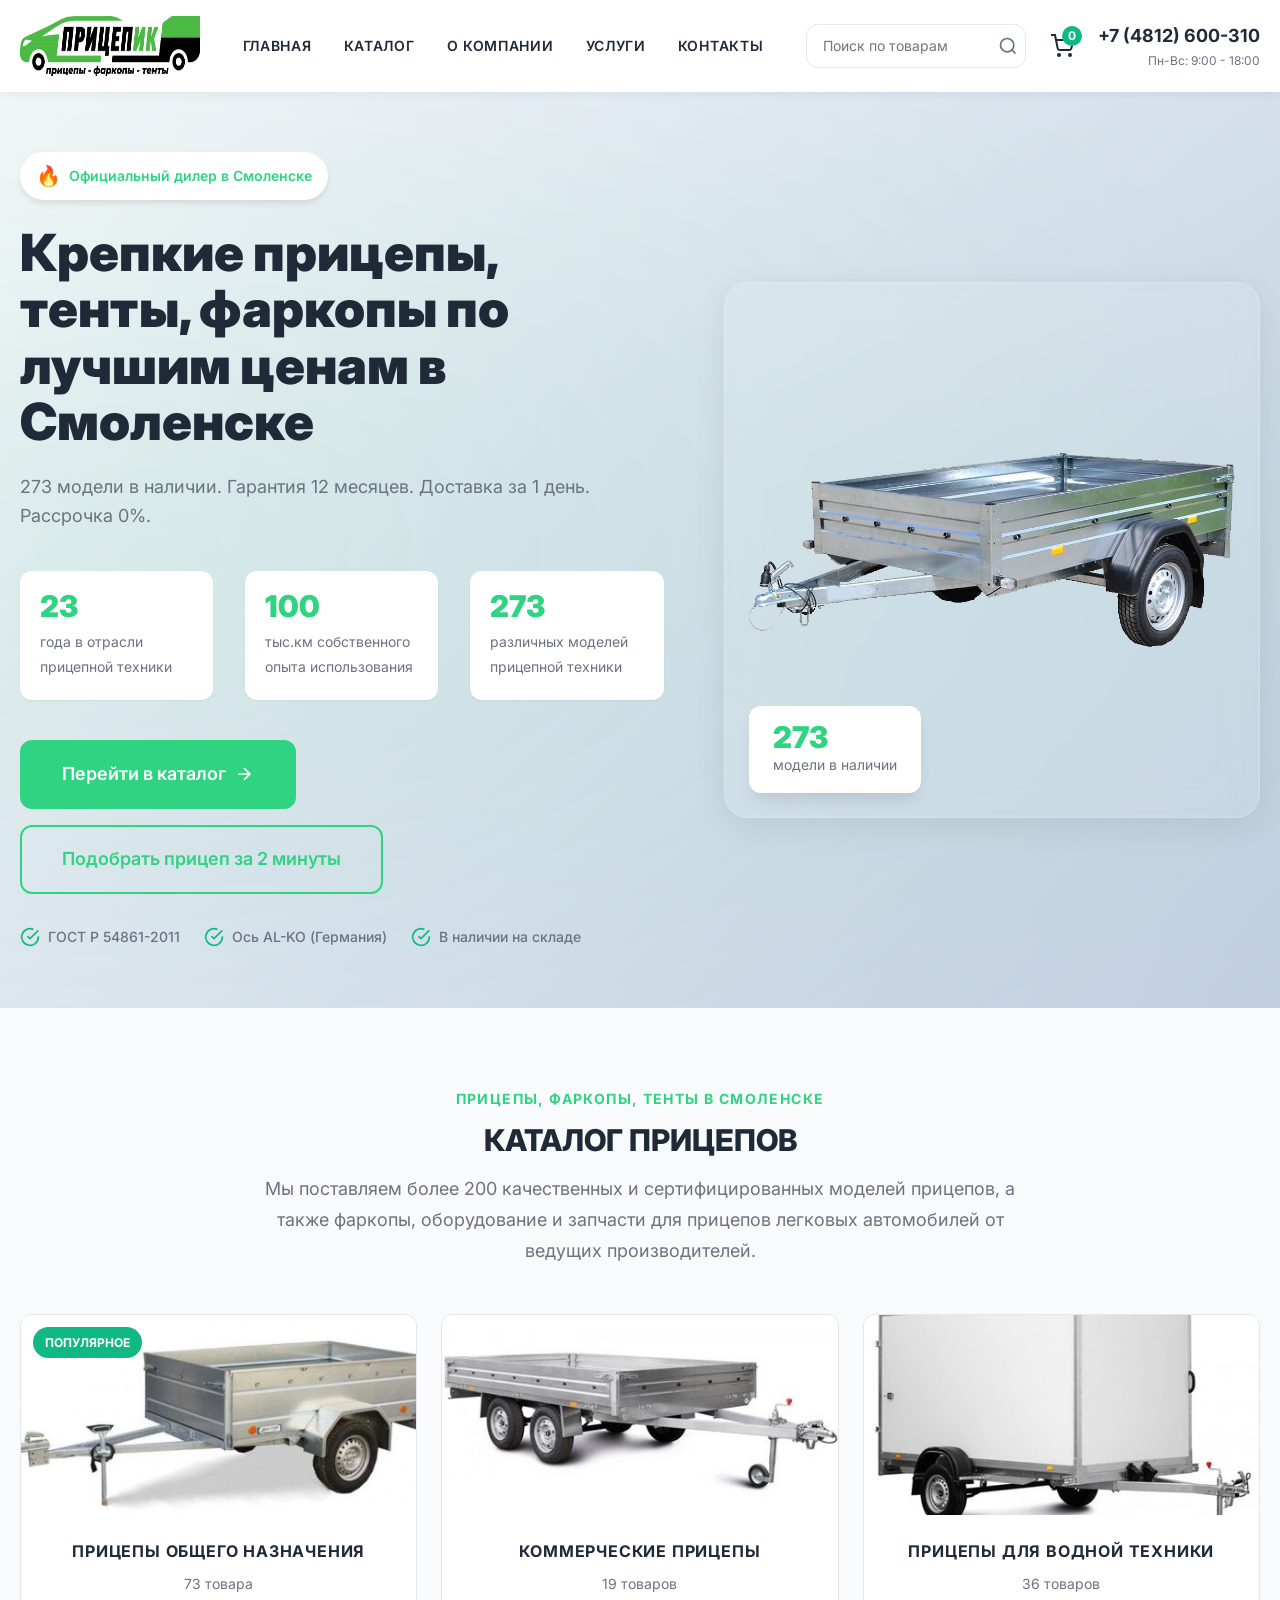
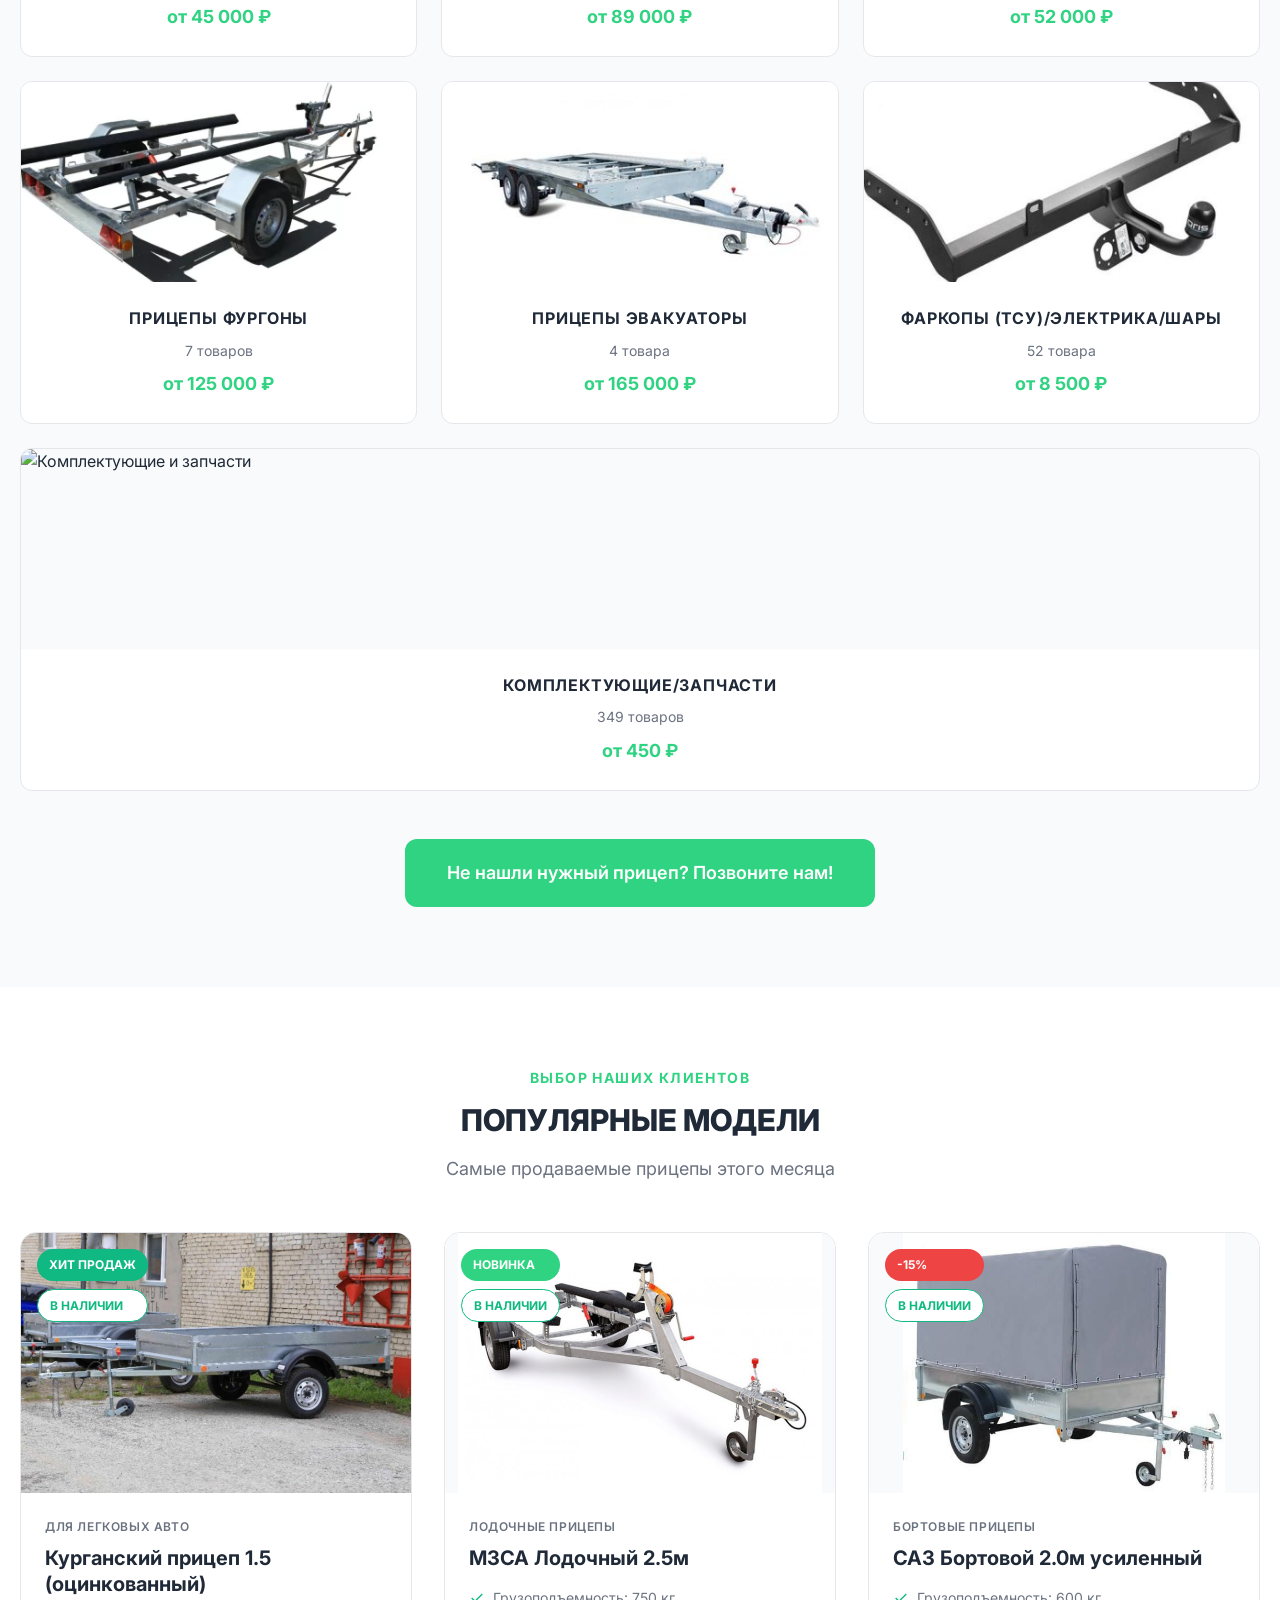
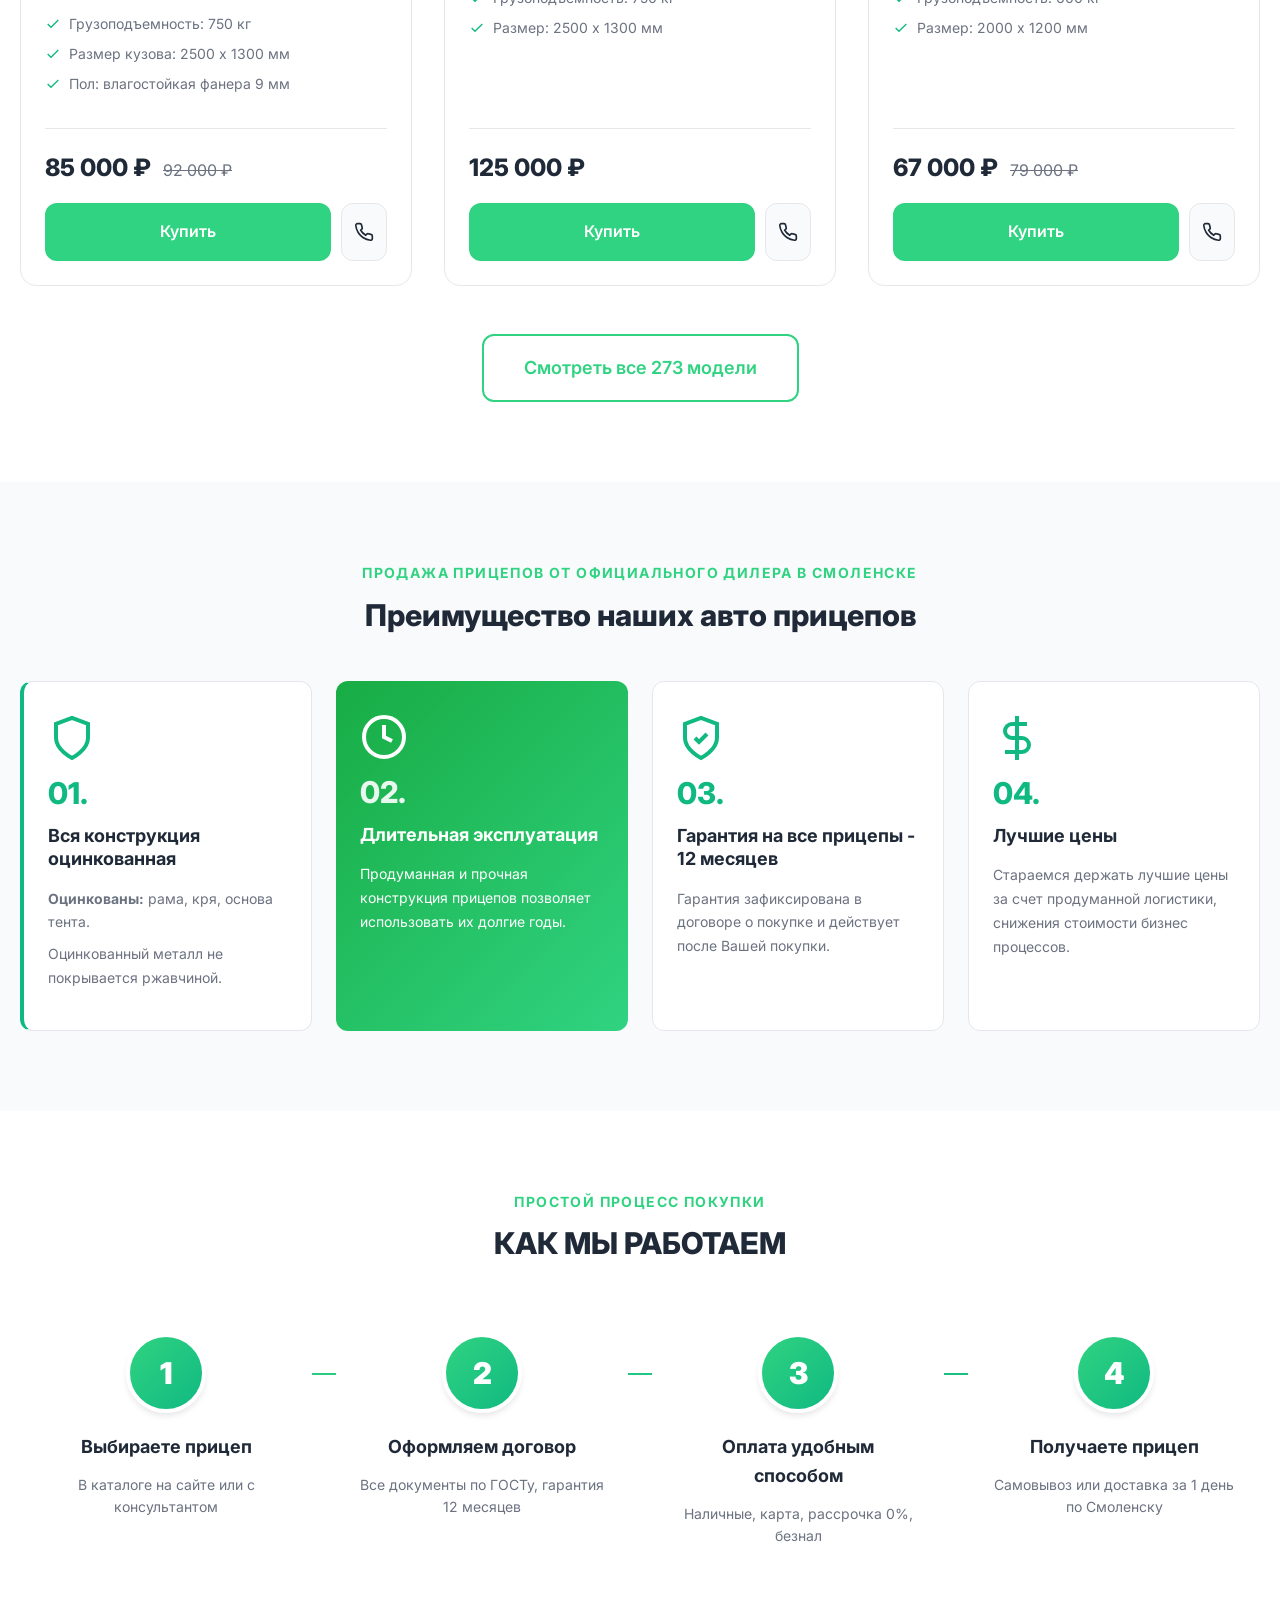
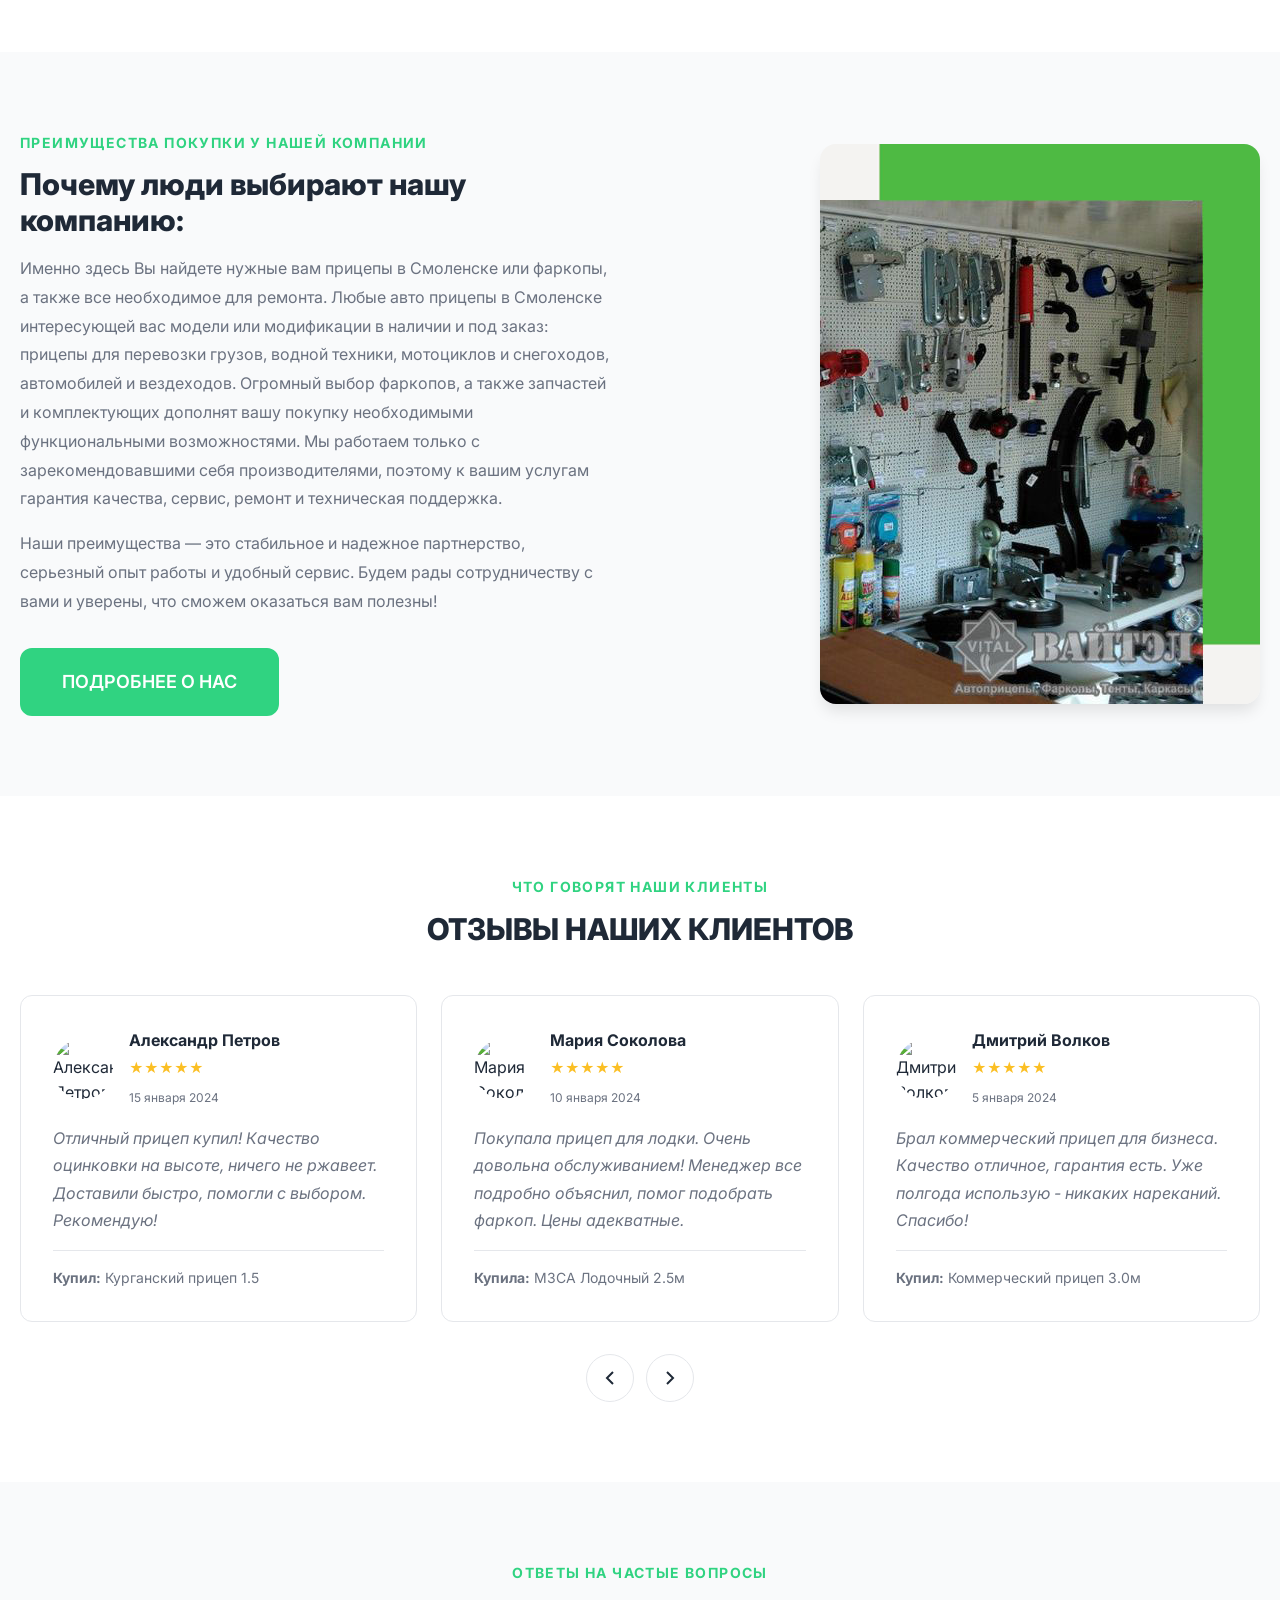
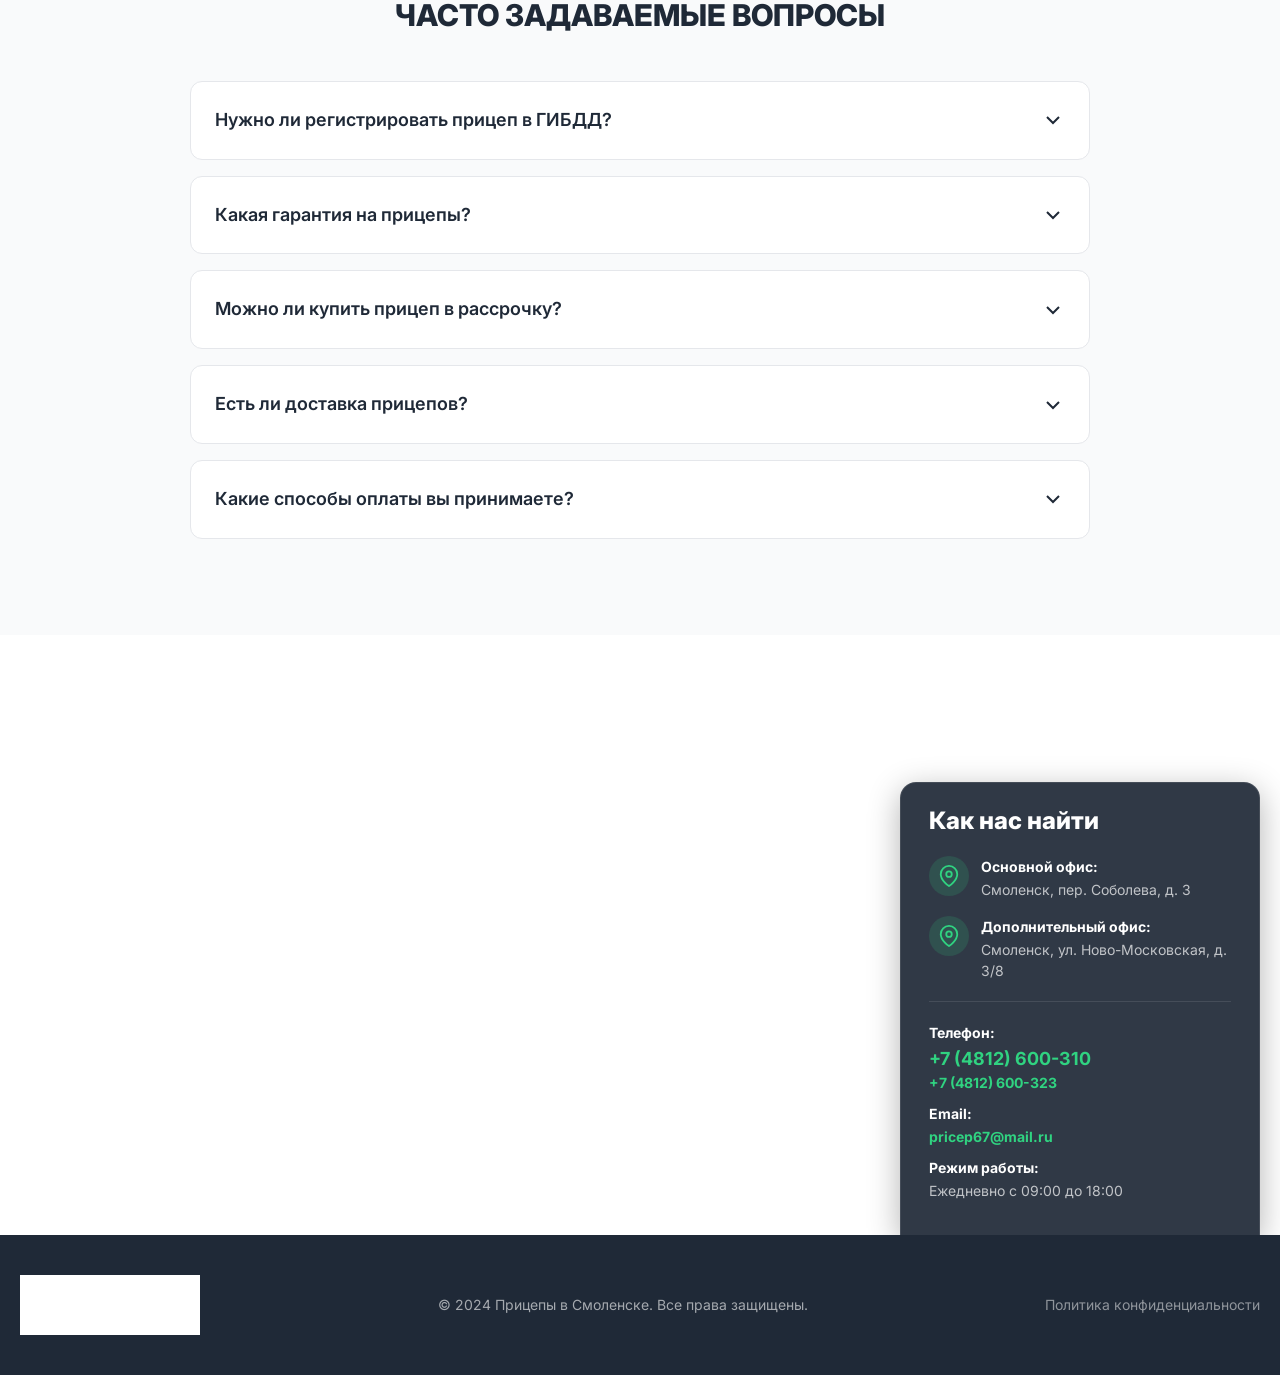
==== commit 58107a66: "fix href links for GitHub Pages" ====
--- a/index.html
+++ b/index.html
@@ -49,13 +49,13 @@
     <!-- HEADER -->
     <header class="header" data-header>
         <div class="container header__container">
-            <a href="/" class="header__logo">
-                <img src="img/logo.svg" alt="Прицепы Смоленск" class="header__logo-img" width="220" height="88">
+            <a href="index.html" class="header__logo">
+                <img src="img/logo.png" alt="Прицепы Смоленск" class="header__logo-img" width="180" height="60">
             </a>
             
             <nav class="header__nav">
                 <ul class="header__menu">
-                    <li class="header__menu-item"><a href="/" class="header__menu-link">Главная</a></li>
+                    <li class="header__menu-item"><a href="index.html" class="header__menu-link">Главная</a></li>
                     <li class="header__menu-item"><a href="catalog.html" class="header__menu-link">Каталог</a></li>
                     <li class="header__menu-item"><a href="about.html" class="header__menu-link">О компании</a></li>
                     <li class="header__menu-item"><a href="services.html" class="header__menu-link">Услуги</a></li>
@@ -102,7 +102,7 @@
         <div class="header__mobile-menu" data-mobile-menu>
             <nav class="header__mobile-nav">
                 <ul class="header__mobile-menu-list">
-                    <li><a href="/" class="header__mobile-menu-link">Главная</a></li>
+                    <li><a href="index.html" class="header__mobile-menu-link">Главная</a></li>
                     <li><a href="#catalog" class="header__mobile-menu-link">Каталог</a></li>
                     <li><a href="#about" class="header__mobile-menu-link">О компании</a></li>
                     <li><a href="/services" class="header__mobile-menu-link">Услуги</a></li>
@@ -879,7 +879,7 @@
     <footer class="footer">
         <div class="container footer__container">
             <div class="footer__bar">
-                <img src="img/logo.svg" alt="Прицепы Смоленск" class="footer__logo" width="220" height="88">
+                <img src="img/logo.png" alt="Прицепы Смоленск" class="footer__logo" width="180" height="60">
                 <p class="footer__copyright">© 2024 Прицепы в Смоленске. Все права защищены.</p>
                 <a href="privacy.html" class="footer__privacy">Политика конфиденциальности</a>
             </div>
